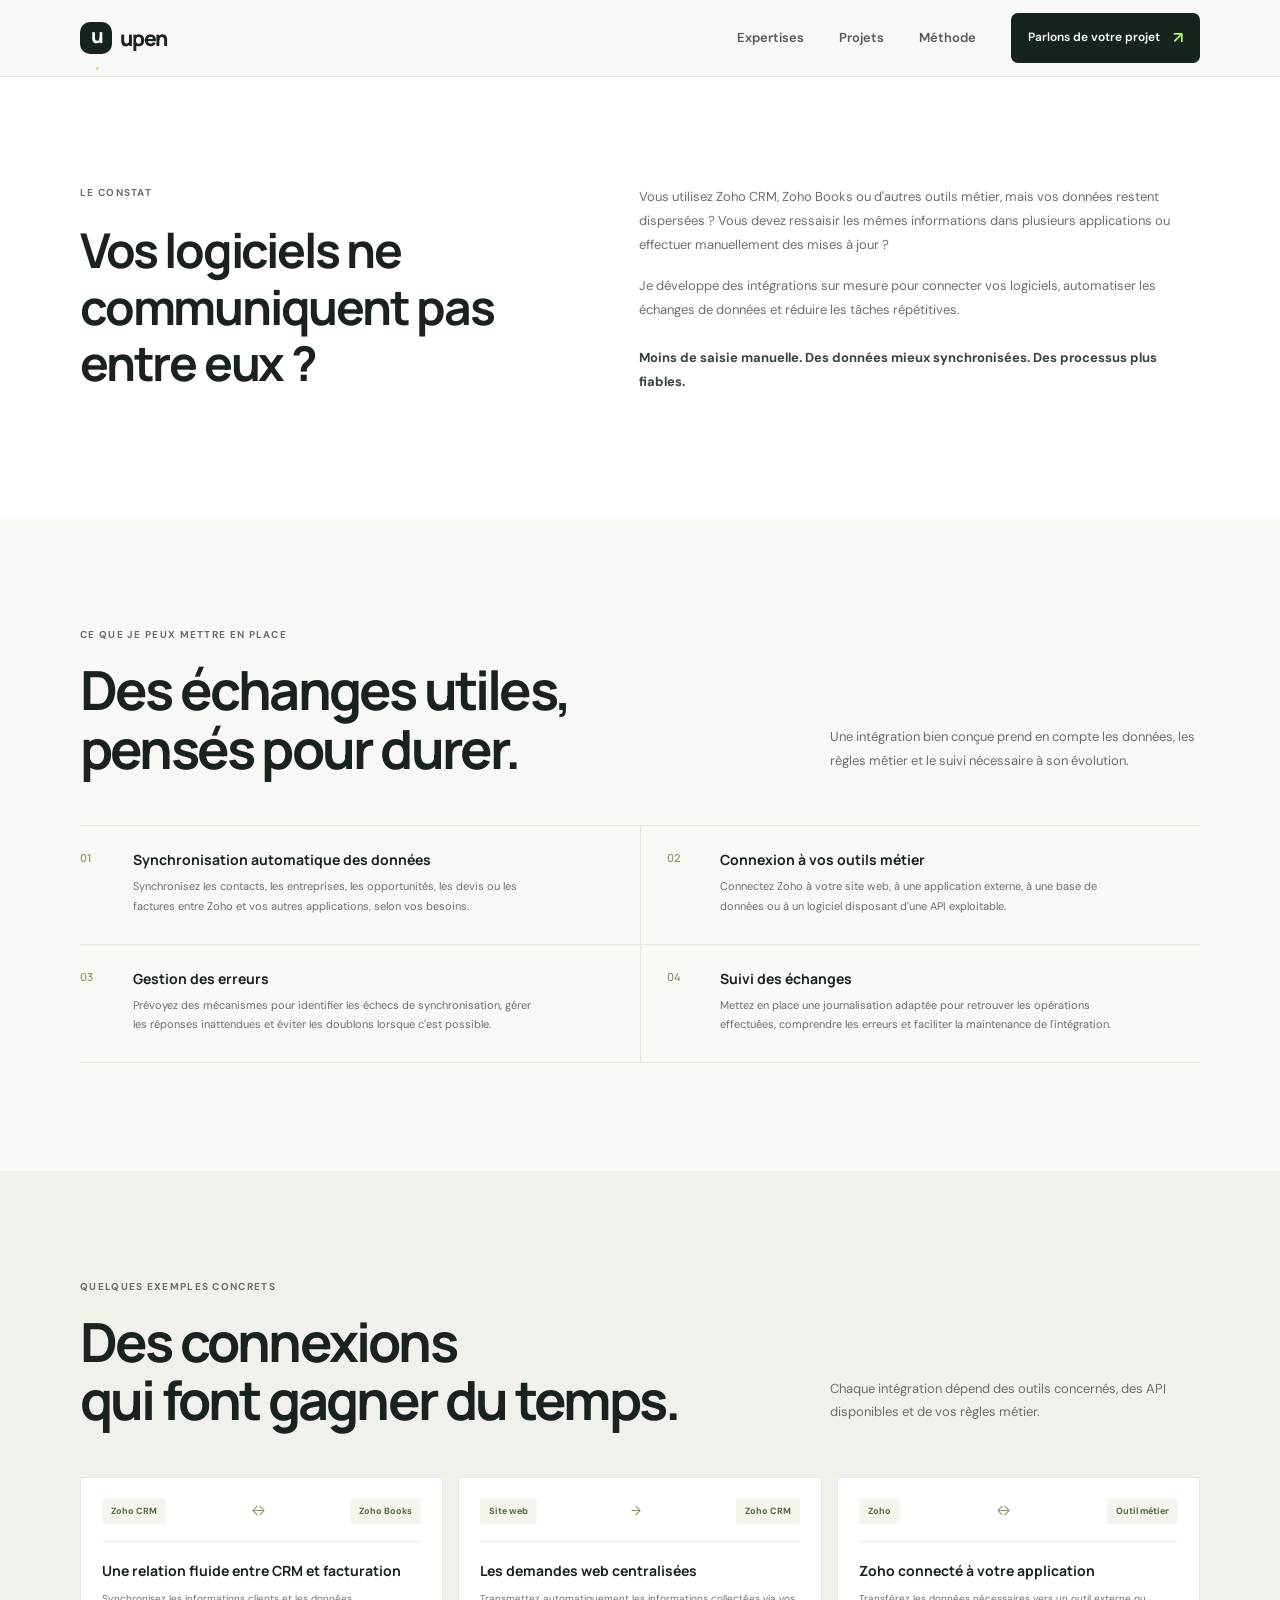
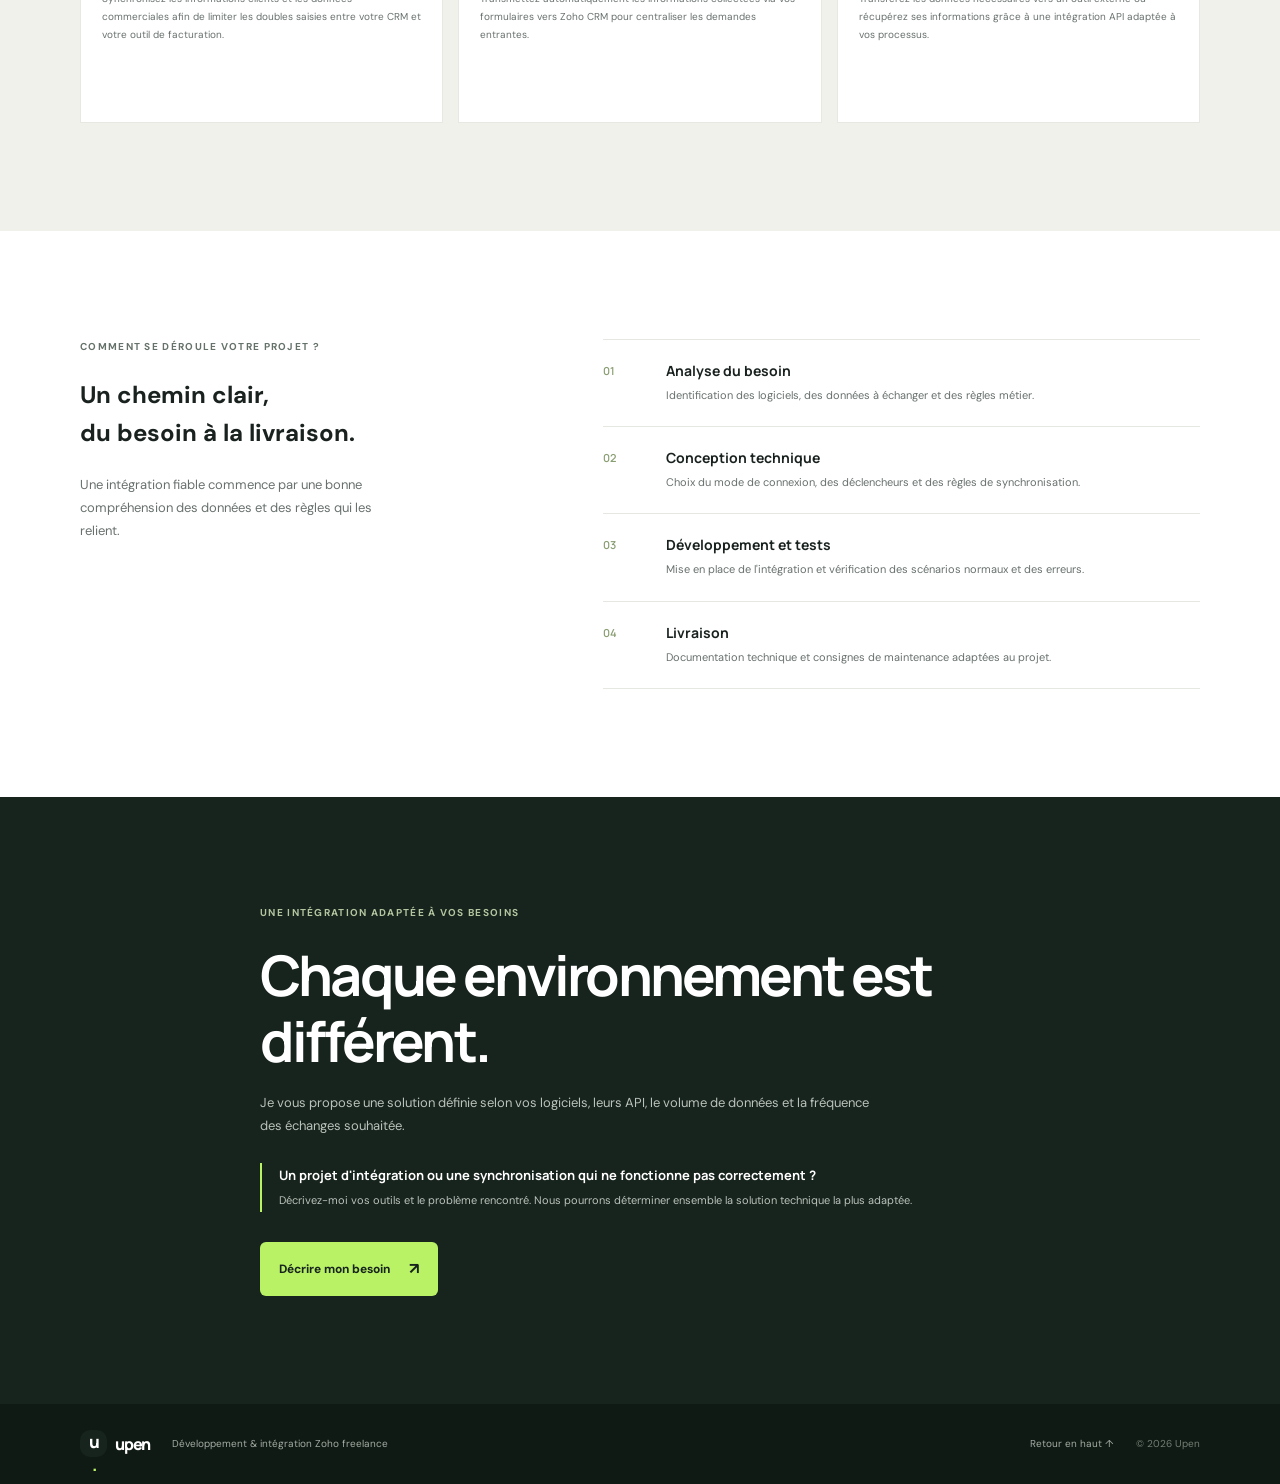
==== integration-api.html @ 56af08ca "Ajout des pages du concret" ====
<!doctype html>
<html lang="fr">
  <head>
    <meta charset="UTF-8" />
    <meta name="viewport" content="width=device-width, initial-scale=1.0" />
    <meta name="theme-color" content="#f8f8f5" />
    <meta name="description" content="Connectez Zoho à vos autres logiciels grâce à des intégrations API sur mesure : synchronisation, gestion des erreurs et suivi des échanges." />
    <title>Intégrations API Zoho — Upen</title>
    <link rel="preconnect" href="https://fonts.googleapis.com" />
    <link rel="preconnect" href="https://fonts.gstatic.com" crossorigin />
    <link href="https://fonts.googleapis.com/css2?family=DM+Sans:wght@400;500;600;700&family=Manrope:wght@400;500;600;700;800&display=swap" rel="stylesheet" />
    <link rel="stylesheet" href="styles.css" />
    <link rel="stylesheet" href="integration.css" />
  </head>
  <body>
    <a class="skip-link" href="#contenu">Aller au contenu</a>
    <header class="site-header">
      <div class="container header-inner">
        <a class="brand" href="index.html" aria-label="Upen, accueil"><span class="brand-mark">u<span>.</span></span><span>upen</span></a>
        <nav class="navigation detail-navigation" aria-label="Navigation principale">
          <a href="index.html#services">Expertises</a><a href="index.html#realisations">Projets</a><a href="index.html#methode">Méthode</a>
          <a class="nav-cta" href="index.html#contact">Parlons de votre projet <span aria-hidden="true">↗</span></a>
        </nav>
      </div>
    </header>

    <main id="contenu">

      <section class="integration-challenge section-pad">
        <div class="container challenge-grid">
          <div><p class="eyebrow">Le constat</p><h2>Vos logiciels ne communiquent pas entre eux&nbsp;?</h2></div>
          <div class="challenge-copy"><p>Vous utilisez Zoho CRM, Zoho Books ou d'autres outils métier, mais vos données restent dispersées ? Vous devez ressaisir les mêmes informations dans plusieurs applications ou effectuer manuellement des mises à jour ?</p><p>Je développe des intégrations sur mesure pour connecter vos logiciels, automatiser les échanges de données et réduire les tâches répétitives.</p><p class="challenge-promise">Moins de saisie manuelle. Des données mieux synchronisées. Des processus plus fiables.</p></div>
        </div>
      </section>

      <section class="integration-capabilities section-pad">
        <div class="container">
          <div class="section-heading"><div><p class="eyebrow">Ce que je peux mettre en place</p><h2>Des échanges utiles,<br />pensés pour durer.</h2></div><p class="heading-side">Une intégration bien conçue prend en compte les données, les règles métier et le suivi nécessaire à son évolution.</p></div>
          <div class="capability-grid">
            <article class="capability-card"><span class="capability-number">01</span><div><h3>Synchronisation automatique des données</h3><p>Synchronisez les contacts, les entreprises, les opportunités, les devis ou les factures entre Zoho et vos autres applications, selon vos besoins.</p></div></article>
            <article class="capability-card"><span class="capability-number">02</span><div><h3>Connexion à vos outils métier</h3><p>Connectez Zoho à votre site web, à une application externe, à une base de données ou à un logiciel disposant d'une API exploitable.</p></div></article>
            <article class="capability-card"><span class="capability-number">03</span><div><h3>Gestion des erreurs</h3><p>Prévoyez des mécanismes pour identifier les échecs de synchronisation, gérer les réponses inattendues et éviter les doublons lorsque c'est possible.</p></div></article>
            <article class="capability-card"><span class="capability-number">04</span><div><h3>Suivi des échanges</h3><p>Mettez en place une journalisation adaptée pour retrouver les opérations effectuées, comprendre les erreurs et faciliter la maintenance de l'intégration.</p></div></article>
          </div>
        </div>
      </section>

      <section class="integration-examples section-pad">
        <div class="container">
          <div class="section-heading"><div><p class="eyebrow">Quelques exemples concrets</p><h2>Des connexions<br />qui font gagner du temps.</h2></div><p class="heading-side">Chaque intégration dépend des outils concernés, des API disponibles et de vos règles métier.</p></div>
          <div class="example-grid">
            <article class="example-card"><div class="example-flow"><span>Zoho CRM</span><i>↔</i><span>Zoho Books</span></div><h3>Une relation fluide entre CRM et facturation</h3><p>Synchronisez les informations clients et les données commerciales afin de limiter les doubles saisies entre votre CRM et votre outil de facturation.</p></article>
            <article class="example-card"><div class="example-flow"><span>Site web</span><i>→</i><span>Zoho CRM</span></div><h3>Les demandes web centralisées</h3><p>Transmettez automatiquement les informations collectées via vos formulaires vers Zoho CRM pour centraliser les demandes entrantes.</p></article>
            <article class="example-card"><div class="example-flow"><span>Zoho</span><i>↔</i><span>Outil métier</span></div><h3>Zoho connecté à votre application</h3><p>Transférez les données nécessaires vers un outil externe ou récupérez ses informations grâce à une intégration API adaptée à vos processus.</p></article>
          </div>
        </div>
      </section>

      <section class="integration-method section-pad">
        <div class="container method-grid">
          <div class="method-intro"><p class="eyebrow">Comment se déroule votre projet ?</p><h2>Un chemin clair,<br />du besoin à la livraison.</h2><p>Une intégration fiable commence par une bonne compréhension des données et des règles qui les relient.</p></div>
          <ol class="steps">
            <li class="step-item"><span class="step-number">01</span><div><h3>Analyse du besoin</h3><p>Identification des logiciels, des données à échanger et des règles métier.</p></div></li>
            <li class="step-item"><span class="step-number">02</span><div><h3>Conception technique</h3><p>Choix du mode de connexion, des déclencheurs et des règles de synchronisation.</p></div></li>
            <li class="step-item"><span class="step-number">03</span><div><h3>Développement et tests</h3><p>Mise en place de l'intégration et vérification des scénarios normaux et des erreurs.</p></div></li>
            <li class="step-item"><span class="step-number">04</span><div><h3>Livraison</h3><p>Documentation technique et consignes de maintenance adaptées au projet.</p></div></li>
          </ol>
        </div>
      </section>

      <section class="integration-cta section-pad">
        <div class="container integration-cta-inner">
          <p class="eyebrow eyebrow-light">Une intégration adaptée à vos besoins</p>
          <h2>Chaque environnement est différent.</h2>
          <p>Je vous propose une solution définie selon vos logiciels, leurs API, le volume de données et la fréquence des échanges souhaitée.</p>
          <div class="cta-question"><strong>Un projet d'intégration ou une synchronisation qui ne fonctionne pas correctement&nbsp;?</strong><span>Décrivez-moi vos outils et le problème rencontré. Nous pourrons déterminer ensemble la solution technique la plus adaptée.</span></div>
          <a class="button button-light" href="index.html#contact">Décrire mon besoin <span aria-hidden="true">↗</span></a>
        </div>
      </section>
    </main>
    <footer class="site-footer"><div class="container footer-inner"><a class="brand footer-brand" href="index.html"><span class="brand-mark">u<span>.</span></span><span>upen</span></a><p>Développement &amp; intégration Zoho freelance</p><a class="back-top" href="#contenu">Retour en haut ↑</a><span class="copyright">© <span id="year">2026</span> Upen</span></div></footer>
  </body>
</html>
---- styles.css ----
:root{--paper:#f8f8f5;--white:#fff;--ink:#19221f;--muted:#68716d;--line:#e5e7e1;--green:#baf266;--green-dark:#547a2b;--forest:#17231d;--display:"Manrope",sans-serif;--body:"DM Sans",sans-serif;--content:1120px}*{box-sizing:border-box}html{scroll-behavior:smooth;scroll-padding-top:86px}body{margin:0;background:var(--paper);color:var(--ink);font:16px/1.6 var(--body);-webkit-font-smoothing:antialiased}a{color:inherit;text-decoration:none}button,input,select,textarea{font:inherit}.container{width:min(var(--content),calc(100% - 64px));margin-inline:auto}.section-pad{padding:108px 0}.skip-link{position:fixed;z-index:20;top:-80px;left:16px;padding:12px 18px;background:var(--white);border-radius:8px}.skip-link:focus{top:12px}.site-header{position:sticky;top:0;z-index:10;background:rgba(248,248,245,.92);backdrop-filter:blur(12px);border-bottom:1px solid rgba(25,34,31,.07)}.header-inner{height:76px;display:flex;align-items:center;justify-content:space-between}.brand{display:inline-flex;align-items:center;gap:8px;font:800 21px var(--display);letter-spacing:-1.2px}.brand-mark{display:grid;place-items:center;width:32px;height:32px;border-radius:10px;background:var(--forest);color:white;font-size:20px;letter-spacing:-2px}.brand-mark span{color:var(--green)}.navigation{display:flex;align-items:center;gap:35px;font-size:13px;font-weight:600}.navigation>a:not(.nav-cta){color:#515b56;transition:color .2s}.navigation>a:hover,.text-link:hover{color:var(--green-dark)}.nav-cta{display:flex;gap:13px;align-items:center;background:var(--forest);color:white;padding:12px 17px;border-radius:7px;font-size:12px;transition:transform .2s,background .2s}.nav-cta:hover,.button:hover{transform:translateY(-2px);background:#273b30}.nav-cta span{color:var(--green);font-size:16px}.menu-toggle{display:none}.hero{padding:96px 0 28px;overflow:hidden}.hero-grid{display:grid;grid-template-columns:1fr .96fr;align-items:center;gap:30px;min-height:455px}.hero-copy{padding:10px 0 36px}.eyebrow{display:flex;align-items:center;gap:9px;text-transform:uppercase;letter-spacing:1.3px;font-weight:700;font-size:10px;color:#65726a;margin:0 0 21px}.status-dot,.card-dot{width:7px;height:7px;border-radius:50%;background:#94d14b;box-shadow:0 0 0 4px #94d14b24}.hero h1,.section-heading h2,.method h2,.contact h2{font:700 clamp(46px,6vw,76px)/1.08 var(--display);letter-spacing:-4px;margin:0}.hero h1 span{color:#6d923f}.hero-intro{font-size:17px;line-height:1.7;color:var(--muted);max-width:440px;margin:25px 0 28px}.hero-actions{display:flex;align-items:center;gap:25px}.button{display:inline-flex;align-items:center;justify-content:center;gap:19px;padding:14px 19px;border:0;border-radius:6px;font-weight:700;font-size:12px;transition:transform .2s,background .2s;cursor:pointer}.button-primary{color:#fff;background:var(--forest)}.button span{color:var(--green);font-size:16px}.text-link{font-size:12px;font-weight:700;transition:color .2s}.text-link span{margin-left:7px}.hero-note{font-size:11px;color:#89918c;margin-top:23px}.hero-visual{height:425px;position:relative;display:grid;place-items:center;background:#f0f1eb;border-radius:4px;overflow:hidden}.hero-visual:before{content:"";position:absolute;inset:0;background-image:radial-gradient(#ced4c8 1px,transparent 1px);background-size:19px 19px;opacity:.58}.orbit{position:absolute;border:1px solid #dce1d7;border-radius:50%;width:310px;height:310px}.orbit-two{width:225px;height:225px;border-style:dashed;border-color:#d0d8cb}.visual-core{position:relative;z-index:1;width:126px;height:126px;border:1px solid #d5decd;background:#fff;border-radius:50%;display:flex;align-items:center;justify-content:center;flex-direction:column;font:800 16px var(--display);letter-spacing:1px;box-shadow:0 10px 40px #19221f0b}.visual-core small{font:500 8px var(--body);letter-spacing:0;color:#89918c;margin-top:3px}.core-dot{position:absolute;top:24px;width:7px;height:7px;background:var(--green-dark);border-radius:50%}.integration-card{position:absolute;z-index:2;display:flex;align-items:center;gap:10px;min-width:205px;padding:12px 14px;background:#fff;border:1px solid #e9ebe4;border-radius:7px;box-shadow:0 8px 30px #222c2010}.integration-card strong,.integration-card small{display:block}.integration-card strong{font:700 11px var(--display)}.integration-card small{font-size:9px;color:#858d87;margin-top:2px}.card-crm{left:5%;top:22%}.card-api{right:3%;top:44%;min-width:190px}.card-books{left:12%;bottom:18%}.app-icon{display:grid;place-items:center;width:29px;height:29px;border-radius:8px;color:white;font:700 18px var(--display)}.icon-crm{background:#4ca0e8}.icon-books{background:#35a477}.api-symbol{display:grid;place-items:center;width:29px;height:29px;border-radius:8px;color:#657f46;background:#edf5e6;font-size:17px}.card-dot{margin-left:auto;width:6px;height:6px;box-shadow:none}.visual-caption{position:absolute;bottom:18px;right:20px;font-size:10px;color:#707b71}.caption-line{display:inline-block;width:18px;height:1px;background:#99b379;vertical-align:middle;margin-right:7px}.spark{position:absolute;color:#8ba66d}.spark-one{top:17%;right:15%;font-size:19px}.spark-two{bottom:16%;right:25%;font-size:12px}.hero-bottom{display:flex;justify-content:space-between;align-items:center;border-top:1px solid var(--line);padding-top:19px;margin-top:45px;color:#7b847d;font-size:10px}.hero-tags{display:flex;align-items:center;gap:14px}.hero-tags i{height:3px;width:3px;background:#a9b0aa;border-radius:50%}.services{background:var(--white)}.section-heading{display:flex;justify-content:space-between;align-items:flex-end;margin-bottom:48px}.section-heading .eyebrow,.method .eyebrow{margin-bottom:17px}.section-heading h2,.method h2{font-size:clamp(38px,4.5vw,54px);letter-spacing:-2.8px}.heading-side{max-width:370px;color:var(--muted);font-size:13px;line-height:1.8;margin:0 0 5px}.service-grid{display:grid;grid-template-columns:repeat(4,1fr);border-top:1px solid var(--line);border-bottom:1px solid var(--line)}.service-card{padding:27px 20px 31px 0;border-right:1px solid var(--line)}.service-card+ .service-card{padding-left:20px}.service-card:last-child{border-right:0}.service-icon{width:37px;height:37px;display:grid;place-items:center;background:#f1f4ec;color:#597a39;border-radius:9px;font-size:17px;margin-bottom:23px}.service-card h3{font:700 15px var(--display);letter-spacing:-.3px;margin:0 0 10px}.service-card p{font-size:11px;color:var(--muted);line-height:1.8;margin:0}.projects{background:#f1f2ed}.projects .section-heading{margin-bottom:40px}.project-grid{display:grid;grid-template-columns:repeat(3,1fr);gap:17px}.project-card{background:#fff;border:1px solid #e8eae3;padding:24px 23px 25px;min-height:245px;display:flex;flex-direction:column}.project-type{display:flex;align-items:center;justify-content:space-between;margin-bottom:28px}.project-badge{font-size:9px;text-transform:uppercase;letter-spacing:.8px;font-weight:700;color:#6a8251;background:#f0f4e9;padding:6px 9px;border-radius:4px}.project-index{font:600 11px var(--display);color:#a4aaa1}.project-card h3{font:700 17px var(--display);letter-spacing:-.5px;margin:0 0 9px}.project-card p{font-size:11px;line-height:1.75;color:var(--muted);margin:0}.project-tags{display:flex;gap:7px;flex-wrap:wrap;margin-top:auto;padding-top:21px}.project-tags span{padding:5px 8px;background:#f6f7f4;border-radius:3px;color:#6c766e;font-size:9px}.demo-note{font-size:10px;color:#858c83;margin:18px 0 0}.demo-note span{color:#82a65f;margin-right:6px}.method{background:var(--white)}.method-grid{display:grid;grid-template-columns:.83fr 1.17fr;gap:100px}.method-intro>p:not(.eyebrow){max-width:295px;color:var(--muted);font-size:13px;line-height:1.8;margin:20px 0 24px}.steps{list-style:none;margin:0;padding:0;border-top:1px solid var(--line)}.step-item{display:grid;grid-template-columns:47px 1fr;gap:16px;padding:21px 0;border-bottom:1px solid var(--line)}.step-number{font:600 11px var(--display);color:#8a9e73;padding-top:2px}.step-item h3{font:700 14px var(--display);margin:0 0 6px}.step-item p{font-size:11px;line-height:1.75;color:var(--muted);margin:0;max-width:430px}.contact{background:var(--forest);color:white}.contact-grid{display:grid;grid-template-columns:.85fr 1.15fr;gap:100px;align-items:start}.eyebrow-light{color:#b3c6a0}.contact h2{font-size:clamp(44px,5vw,64px);letter-spacing:-3px}.contact-copy>p:not(.eyebrow){max-width:350px;color:#b5beb7;font-size:13px;line-height:1.8;margin:21px 0 34px}.contact-aside{display:flex;gap:11px;align-items:flex-start;max-width:330px;color:#9ba69d;font-size:10px;line-height:1.7}.aside-icon{color:var(--green);font-size:17px}.contact-form{background:#fff;color:var(--ink);padding:29px 31px 23px;border-radius:5px}.form-row{margin-bottom:15px}.form-row label{display:block;font-size:10px;font-weight:700;margin-bottom:6px}.form-row input,.form-row select,.form-row textarea{width:100%;border:1px solid #e4e7e1;border-radius:4px;background:#fff;padding:11px 12px;color:var(--ink);font-size:11px;outline:none;transition:border .2s}.form-row input:focus,.form-row select:focus,.form-row textarea:focus{border-color:#81a95e}.form-row input::placeholder,.form-row textarea::placeholder{color:#a8aea8}.form-row textarea{resize:vertical;min-height:95px}.form-row select:invalid{color:#a8aea8}.button-light{background:var(--forest);color:white;width:100%;justify-content:space-between;margin-top:3px}.form-feedback{margin:12px 0 0;color:#818a81;font-size:9px;line-height:1.5}.site-footer{background:#101a14;color:#a3aca4}.footer-inner{min-height:80px;display:flex;align-items:center;gap:22px}.footer-brand{color:#fff;font-size:16px}.footer-brand .brand-mark{width:27px;height:27px;font-size:17px}.footer-inner>p{font-size:10px;margin:0}.back-top{font-size:10px;margin-left:auto}.copyright{font-size:10px;color:#727e74}.site-footer a:hover{color:var(--green)}
@media(max-width:850px){.container{width:min(var(--content),calc(100% - 44px))}.section-pad{padding:82px 0}.hero{padding-top:68px}.hero-grid{grid-template-columns:1fr 1fr;gap:10px}.hero h1{font-size:58px}.hero-visual{height:365px}.integration-card{min-width:180px;padding:10px}.card-crm{left:1%}.card-books{left:5%}.card-api{right:1%;min-width:170px}.method-grid,.contact-grid{gap:50px}.service-card{padding-right:13px}.service-card+.service-card{padding-left:13px}}
@media(max-width:650px){html{scroll-padding-top:68px}.container{width:calc(100% - 40px)}.header-inner{height:64px}.menu-toggle{display:flex;flex-direction:column;gap:5px;border:0;background:transparent;padding:10px;cursor:pointer}.menu-toggle span{width:21px;height:2px;background:var(--ink);transition:transform .2s}.menu-toggle[aria-expanded=true] span:first-child{transform:translateY(3.5px) rotate(45deg)}.menu-toggle[aria-expanded=true] span:last-child{transform:translateY(-3.5px) rotate(-45deg)}.navigation{position:absolute;top:64px;left:0;right:0;display:none;align-items:stretch;gap:0;padding:8px 20px 20px;background:var(--paper);border-bottom:1px solid var(--line)}.navigation.is-open{display:flex;flex-direction:column}.navigation>a:not(.nav-cta){padding:12px 4px;border-bottom:1px solid var(--line)}.nav-cta{margin-top:13px;justify-content:center}.section-pad{padding:70px 0}.hero{padding-top:47px}.hero-grid{display:flex;flex-direction:column;align-items:stretch;gap:28px}.hero-copy{padding:0}.eyebrow{font-size:9px;letter-spacing:1px;margin-bottom:16px}.hero h1{font-size:clamp(48px,13vw,66px);letter-spacing:-3px}.hero-intro{font-size:15px;max-width:450px;margin:18px 0 22px}.hero-actions{gap:18px;flex-wrap:wrap}.button{padding:13px 15px}.text-link{font-size:11px}.hero-note{margin-top:16px}.hero-visual{height:315px}.orbit{width:260px;height:260px}.orbit-two{width:195px;height:195px}.visual-core{width:105px;height:105px;font-size:14px}.core-dot{top:18px}.integration-card{min-width:172px}.card-crm{top:15%;left:1%}.card-api{top:41%;right:0;min-width:163px}.card-books{bottom:14%;left:4%}.hero-bottom{margin-top:25px;align-items:flex-start;gap:13px;flex-direction:column}.hero-tags{gap:10px}.section-heading{align-items:flex-start;flex-direction:column;gap:19px;margin-bottom:32px}.section-heading h2,.method h2{font-size:43px;letter-spacing:-2.2px}.heading-side{font-size:12px}.service-grid{grid-template-columns:1fr 1fr}.service-card,.service-card+.service-card{padding:19px 12px 21px 0}.service-card:nth-child(2n){border-right:0;padding-left:14px}.service-card:nth-child(n+3){border-top:1px solid var(--line)}.service-icon{margin-bottom:16px}.service-card h3{font-size:13px}.service-card p{font-size:10px}.project-grid{grid-template-columns:1fr;gap:11px}.project-card{min-height:215px;padding:20px}.project-type{margin-bottom:20px}.project-card h3{font-size:16px}.method-grid,.contact-grid{grid-template-columns:1fr;gap:35px}.method-intro>p:not(.eyebrow){margin:15px 0 20px}.step-item{padding:17px 0}.contact h2{font-size:53px}.contact-copy>p:not(.eyebrow){margin:16px 0 22px}.contact-aside{max-width:none}.contact-form{padding:22px 19px 18px}.footer-inner{padding:17px 0;min-height:unset;display:grid;grid-template-columns:1fr auto;gap:7px 12px}.footer-inner>p{grid-column:1/-1;grid-row:2}.back-top{grid-column:2;grid-row:1}.copyright{grid-column:2;grid-row:3;text-align:right}}
@media(prefers-reduced-motion:reduce){*,*::before,*::after{scroll-behavior:auto!important;transition:none!important}}
---- integration.css ----
.detail-navigation{display:flex}.integration-hero{padding:69px 0 81px}.integration-hero-grid{display:grid;grid-template-columns:1.08fr .92fr;align-items:center;gap:42px}.detail-back{display:inline-block;color:#78817b;font-size:11px;font-weight:600;margin:0 0 35px;transition:color .2s}.detail-back:hover{color:var(--green-dark)}.integration-hero h1{font:700 clamp(44px,5.2vw,66px)/1.12 var(--display);letter-spacing:-3.3px;margin:0}.integration-hero h1 span{color:#6d923f}.integration-lead{max-width:475px;color:var(--muted);font-size:15px;line-height:1.8;margin:22px 0 14px}.integration-benefits{max-width:440px;font-size:12px;line-height:1.8;font-weight:700;color:#475449;margin:0 0 25px}.sync-visual{height:377px;position:relative;display:grid;place-items:center;background:#f0f1eb;overflow:hidden}.sync-grid{position:absolute;inset:0;background-image:radial-gradient(#cbd3c4 1px,transparent 1px);background-size:18px 18px;opacity:.65}.sync-ring{position:absolute;width:230px;height:230px;border:1px solid #d1dacb;border-radius:50%;box-shadow:0 0 0 39px #f0f1eb,0 0 0 40px #dde3d7,0 0 0 81px #f0f1eb,0 0 0 82px #e0e5db}.sync-node{z-index:1;position:absolute;display:flex;gap:10px;align-items:center;padding:12px 14px;background:#fff;border:1px solid #e7e9e2;border-radius:6px;box-shadow:0 8px 24px #19221f0d}.sync-node strong,.sync-node small{display:block}.sync-node strong{font:700 11px var(--display)}.sync-node small{color:#858d87;font-size:9px;margin-top:2px}.node-mark{width:32px;height:32px;display:grid;place-items:center;background:#eff4e9;color:#567d34;border-radius:7px;font:700 17px var(--display)}.node-zoho{left:5%;top:21%}.node-api{right:4%;top:43%}.node-app{left:9%;bottom:19%}.node-api .node-mark{font:500 17px var(--body);background:#eef2fa;color:#687eab}.node-app .node-mark{font-size:21px;background:#f6f0e7;color:#9a7746}.sync-label{position:absolute;color:#899482;text-transform:uppercase;letter-spacing:1px;font-size:8px}.label-top{top:13%;right:16%}.label-bottom{bottom:12%;right:17%}.integration-challenge{background:#fff}.challenge-grid{display:grid;grid-template-columns:.9fr 1.1fr;gap:100px;align-items:start}.challenge-grid h2,.integration-cta h2{font:700 clamp(34px,4vw,48px)/1.18 var(--display);letter-spacing:-2.2px;margin:0}.challenge-copy p{color:var(--muted);font-size:13px;line-height:1.85;margin:0 0 17px}.challenge-copy .challenge-promise{font-weight:700;color:#354338;margin-top:24px}.integration-capabilities{background:#f8f8f5}.capability-grid{display:grid;grid-template-columns:1fr 1fr;border-top:1px solid var(--line)}.capability-card{display:grid;grid-template-columns:42px 1fr;gap:11px;padding:24px 28px 27px 0;border-bottom:1px solid var(--line)}.capability-card:nth-child(2n){padding-left:26px;border-left:1px solid var(--line)}.capability-number{font:600 11px var(--display);color:#8a9e73}.capability-card h3{font:700 14px var(--display);margin:0 0 8px}.capability-card p{font-size:11px;line-height:1.8;color:var(--muted);margin:0;max-width:410px}.integration-examples{background:#f0f1eb}.example-grid{display:grid;grid-template-columns:repeat(3,1fr);gap:15px}.example-card{min-height:246px;background:#fff;padding:20px 21px;border:1px solid #e6e8e1;display:flex;flex-direction:column}.example-flow{display:flex;align-items:center;justify-content:space-between;gap:8px;padding-bottom:17px;border-bottom:1px solid #edf0e9;margin-bottom:18px}.example-flow span{background:#f3f5ef;padding:6px 9px;border-radius:4px;color:#526647;font-size:9px;font-weight:700}.example-flow i{color:#79935d;font-style:normal;font-size:13px}.example-card h3{font:700 14px/1.5 var(--display);margin:0 0 9px}.example-card p{font-size:10px;line-height:1.8;color:var(--muted);margin:0}.integration-method{background:white}.integration-cta{background:var(--forest);color:white}.integration-cta-inner{max-width:760px}.integration-cta h2{font-size:clamp(38px,5vw,56px);letter-spacing:-2.8px}.integration-cta>div>p:not(.eyebrow){max-width:630px;color:#bac3bb;font-size:13px;line-height:1.8;margin:17px 0 25px}.cta-question{border-left:2px solid var(--green);padding:3px 0 3px 17px;margin:0 0 27px;display:grid;gap:7px}.cta-question strong{font:700 13px var(--display)}.cta-question span{color:#bac3bb;font-size:11px;line-height:1.7}.integration-cta .button-light{width:auto;background:var(--green);color:var(--forest)}.integration-cta .button-light span{color:var(--forest)}.integration-cta .button-light:hover{background:#c8fa83}.project-card[href]{color:inherit;transition:transform .2s,border-color .2s,box-shadow .2s}.project-card[href]:hover,.project-card[href]:focus-visible{transform:translateY(-3px);border-color:#b7ca9e;box-shadow:0 10px 28px #19221f0d}.project-card[href]:focus-visible{outline:2px solid #779e4e;outline-offset:3px}.project-link{display:flex;justify-content:space-between;align-items:center;padding-top:14px;margin-top:16px;border-top:1px solid #edf0e9;color:#55783a;font-size:10px;font-weight:700}.project-link span{font-size:15px}
@media(max-width:850px){.integration-hero-grid{gap:22px}.integration-hero h1{font-size:52px}.sync-visual{height:340px}.challenge-grid{gap:52px}}
@media(max-width:650px){.detail-navigation{position:static;left:auto;right:auto;top:auto;width:auto;display:flex;flex-direction:row;align-items:center;gap:7px;padding:0;background:transparent;border:0}.detail-navigation>a:not(.nav-cta){padding:0;border:0;font-size:9px}.detail-navigation .nav-cta{margin:0;padding:9px 10px;font-size:9px;gap:5px}.integration-hero{padding:39px 0 56px}.integration-hero-grid{grid-template-columns:1fr;gap:27px}.detail-back{margin-bottom:25px}.integration-hero h1{font-size:clamp(43px,11vw,58px);letter-spacing:-2.5px}.integration-lead{font-size:14px;margin-top:16px}.sync-visual{height:300px}.sync-ring{width:190px;height:190px;box-shadow:0 0 0 30px #f0f1eb,0 0 0 31px #dde3d7,0 0 0 62px #f0f1eb,0 0 0 63px #e0e5db}.node-zoho{left:0;top:15%}.node-api{right:0;top:42%}.node-app{left:3%;bottom:12%}.challenge-grid{grid-template-columns:1fr;gap:20px}.challenge-grid h2,.integration-cta h2{font-size:39px;letter-spacing:-1.8px}.challenge-copy p{font-size:12px}.capability-grid{grid-template-columns:1fr}.capability-card,.capability-card:nth-child(2n){padding:19px 0;border-left:0}.capability-card:last-child{border-bottom:0}.example-grid{grid-template-columns:1fr;gap:11px}.example-card{min-height:unset;padding:19px}.example-card p{font-size:11px}.cta-question strong{line-height:1.6}.integration-cta .button-light{width:100%}}
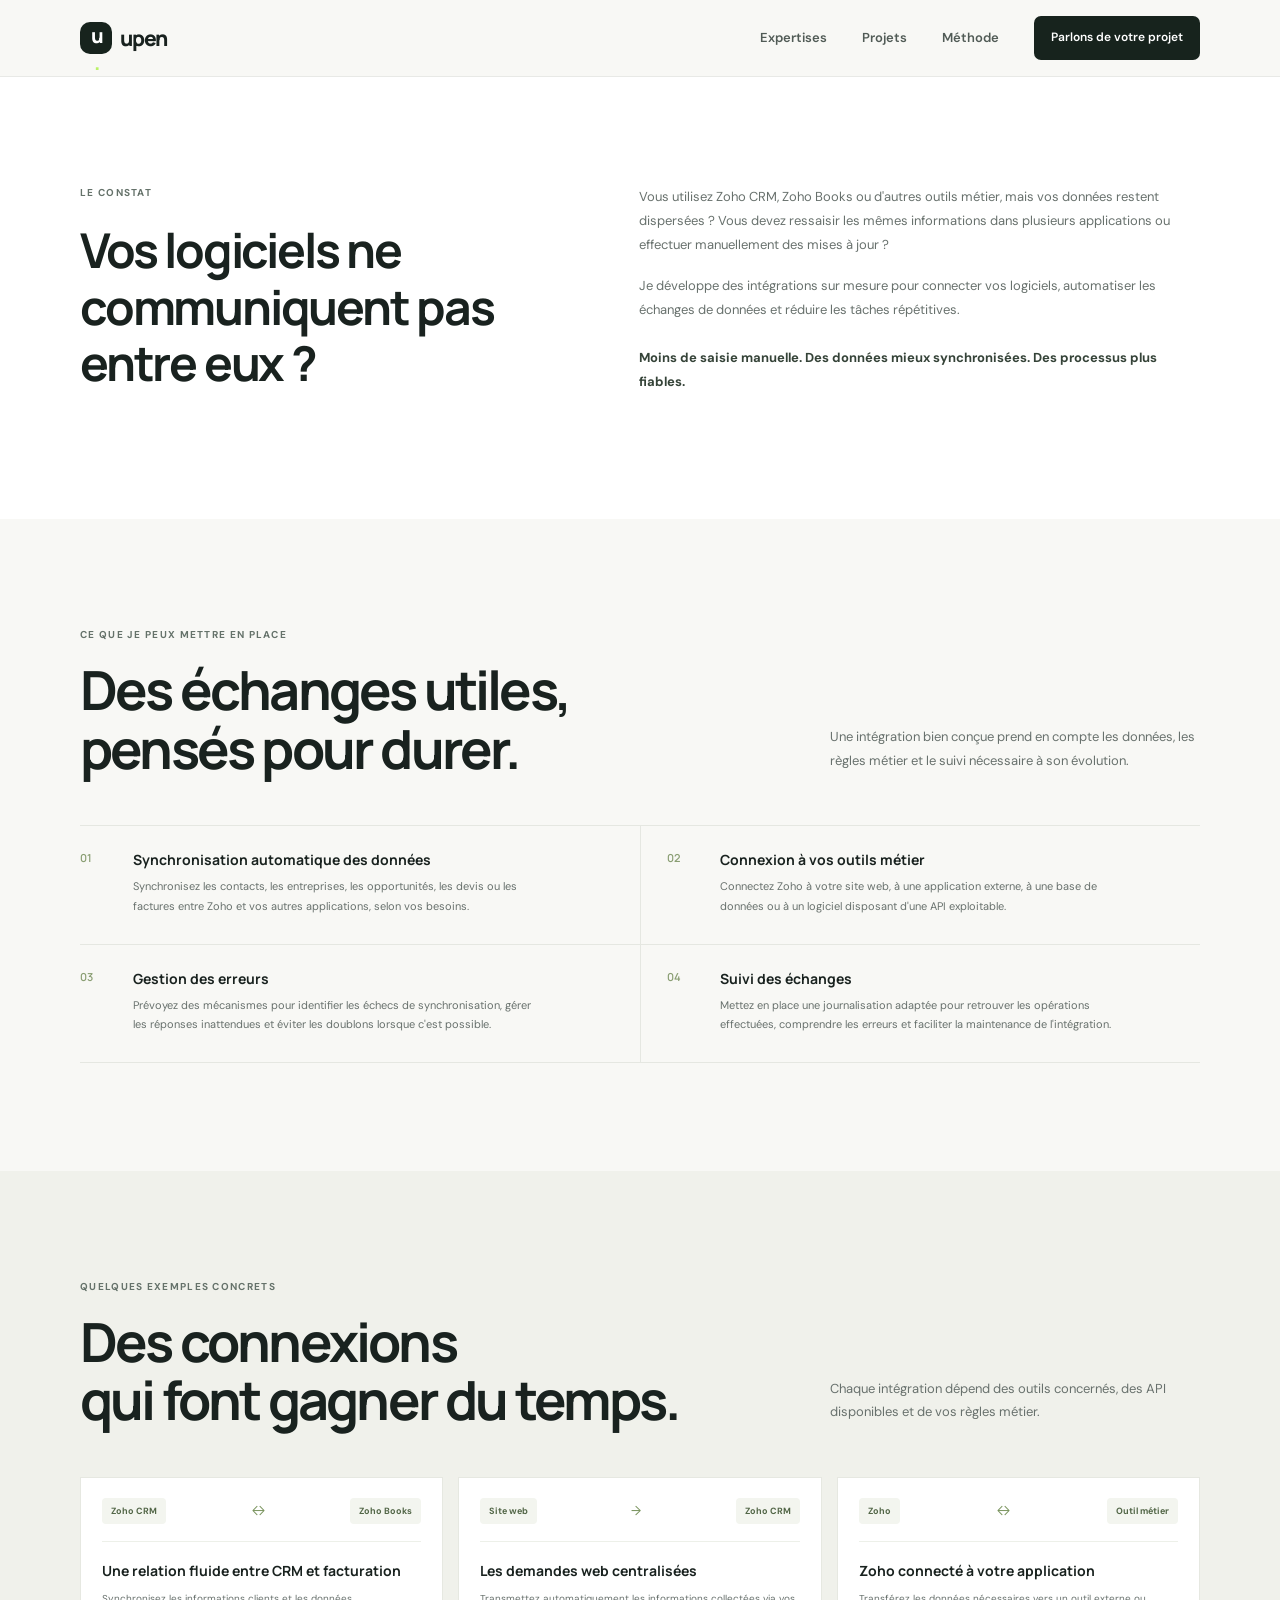
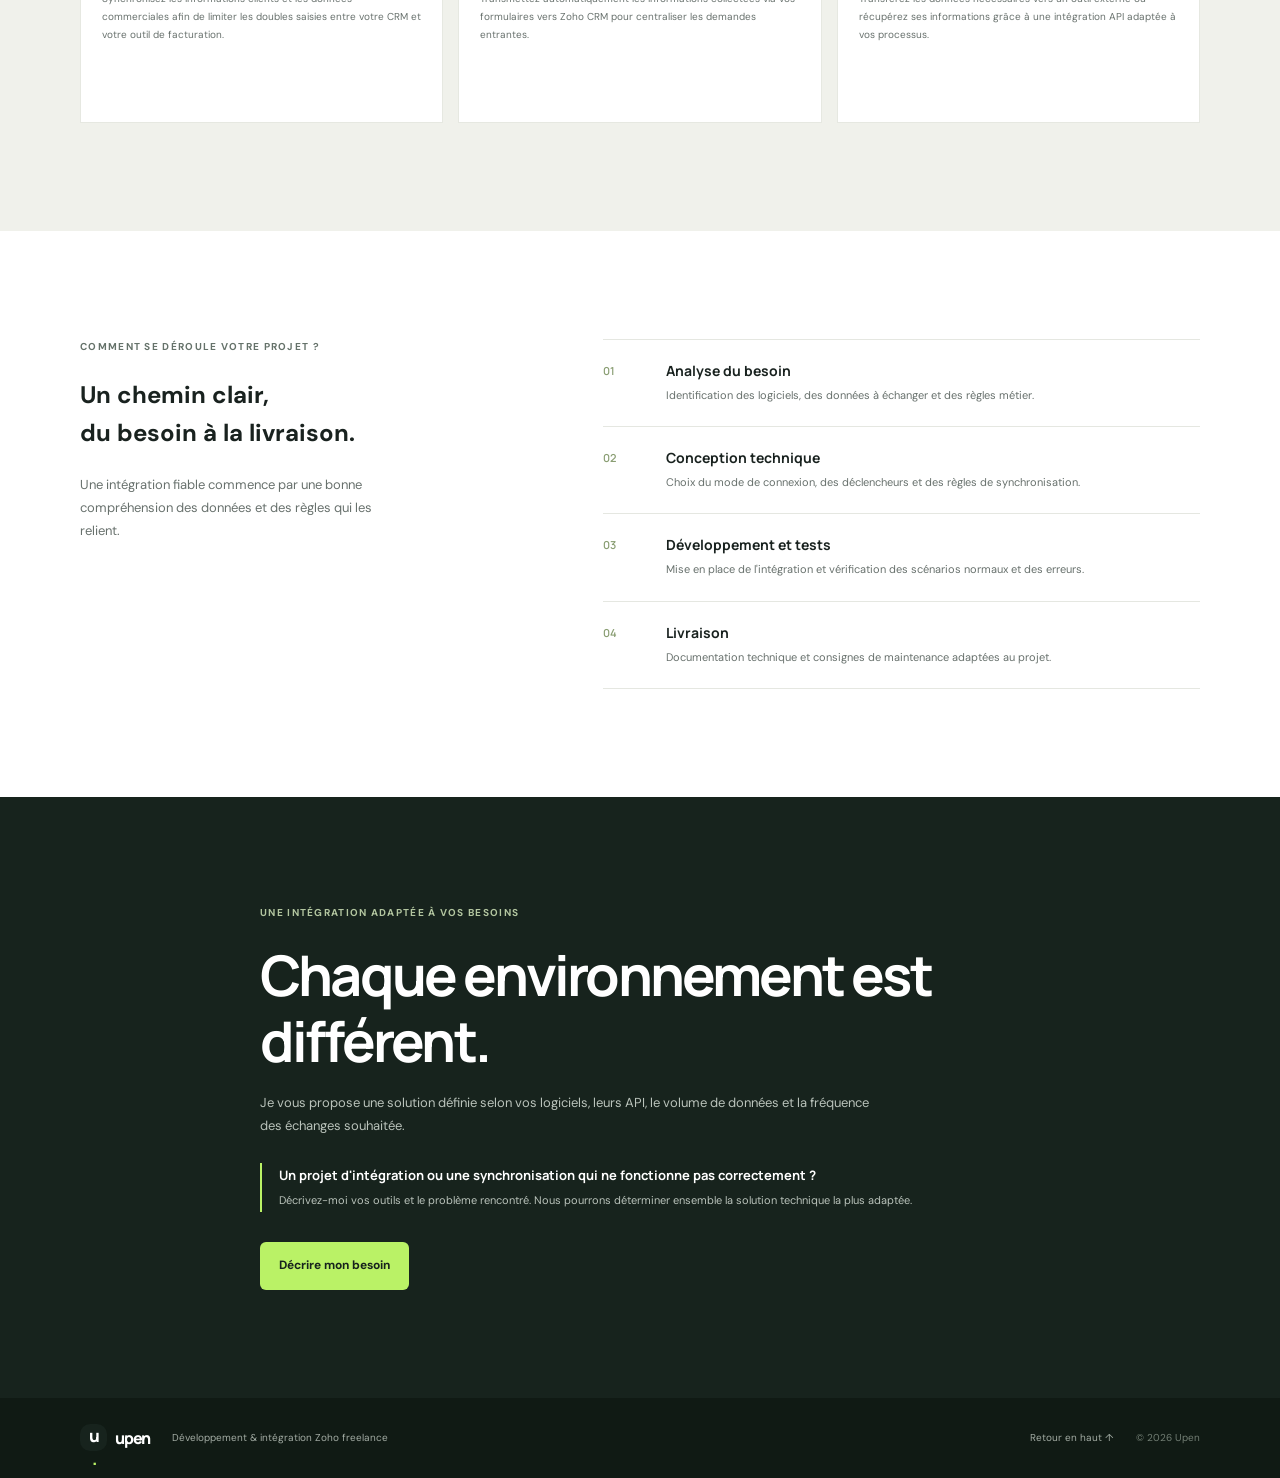
==== commit 84501d15: "Supprimer les flèches" ====
--- a/integration-api.html
+++ b/integration-api.html
@@ -19,7 +19,7 @@
         <a class="brand" href="index.html" aria-label="Upen, accueil"><span class="brand-mark">u<span>.</span></span><span>upen</span></a>
         <nav class="navigation detail-navigation" aria-label="Navigation principale">
           <a href="index.html#services">Expertises</a><a href="index.html#realisations">Projets</a><a href="index.html#methode">Méthode</a>
-          <a class="nav-cta" href="index.html#contact">Parlons de votre projet <span aria-hidden="true">↗</span></a>
+          <a class="nav-cta" href="index.html#contact">Parlons de votre projet </a>
         </nav>
       </div>
     </header>
@@ -74,7 +74,7 @@
           <h2>Chaque environnement est différent.</h2>
           <p>Je vous propose une solution définie selon vos logiciels, leurs API, le volume de données et la fréquence des échanges souhaitée.</p>
           <div class="cta-question"><strong>Un projet d'intégration ou une synchronisation qui ne fonctionne pas correctement&nbsp;?</strong><span>Décrivez-moi vos outils et le problème rencontré. Nous pourrons déterminer ensemble la solution technique la plus adaptée.</span></div>
-          <a class="button button-light" href="index.html#contact">Décrire mon besoin <span aria-hidden="true">↗</span></a>
+          <a class="button button-light" href="index.html#contact">Décrire mon besoin</a>
         </div>
       </section>
     </main>
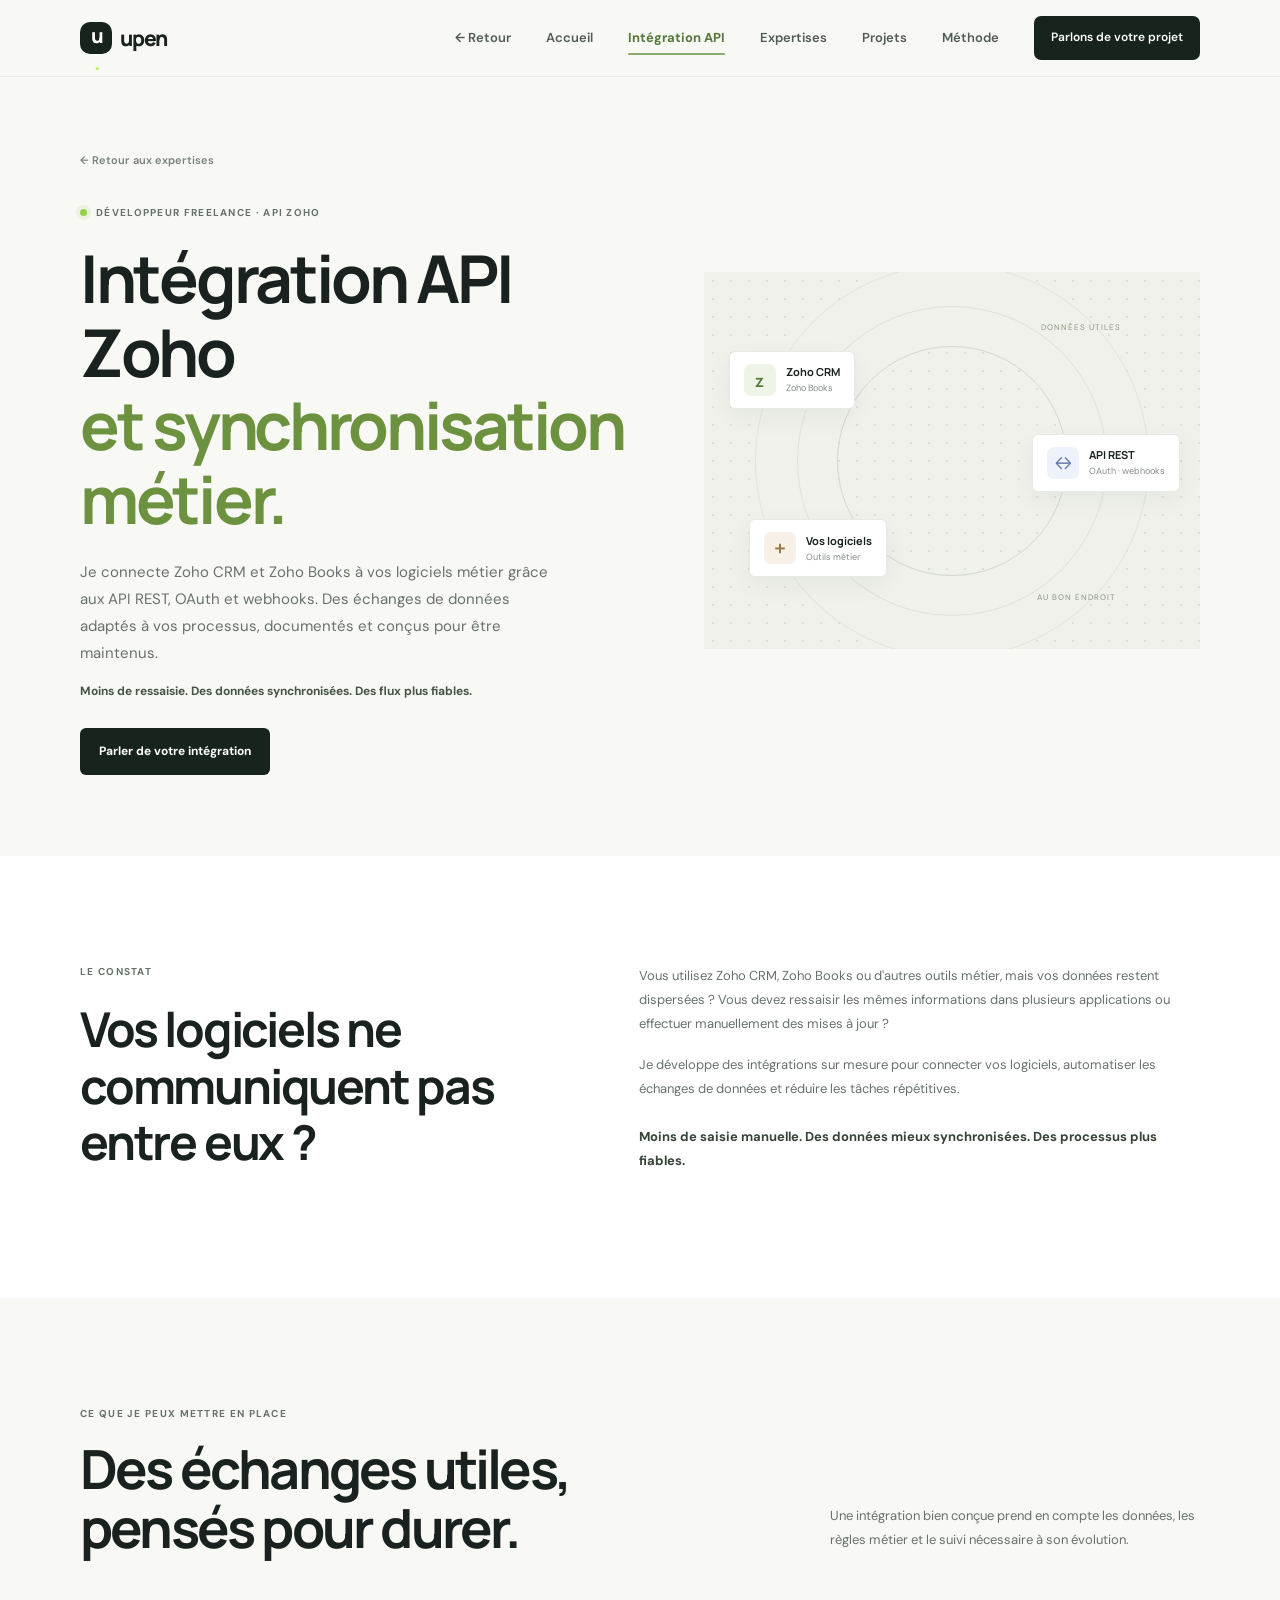
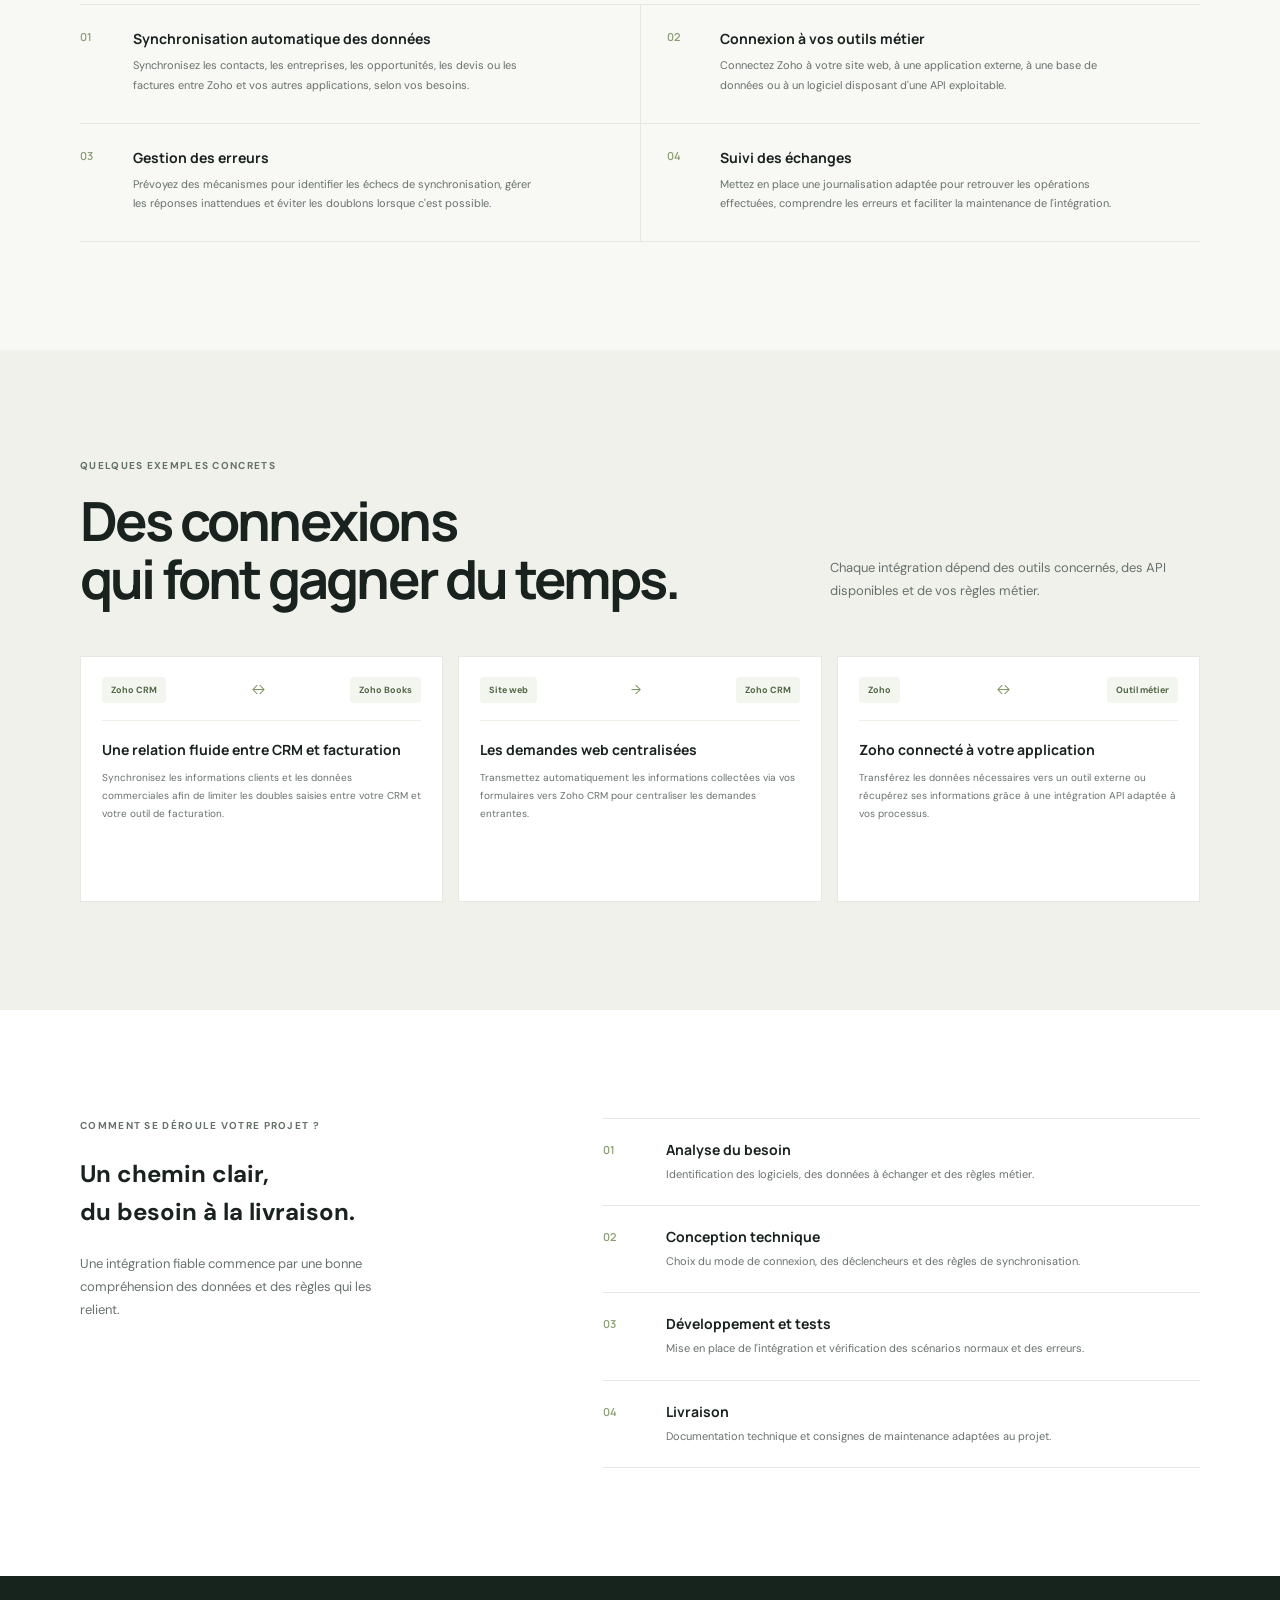
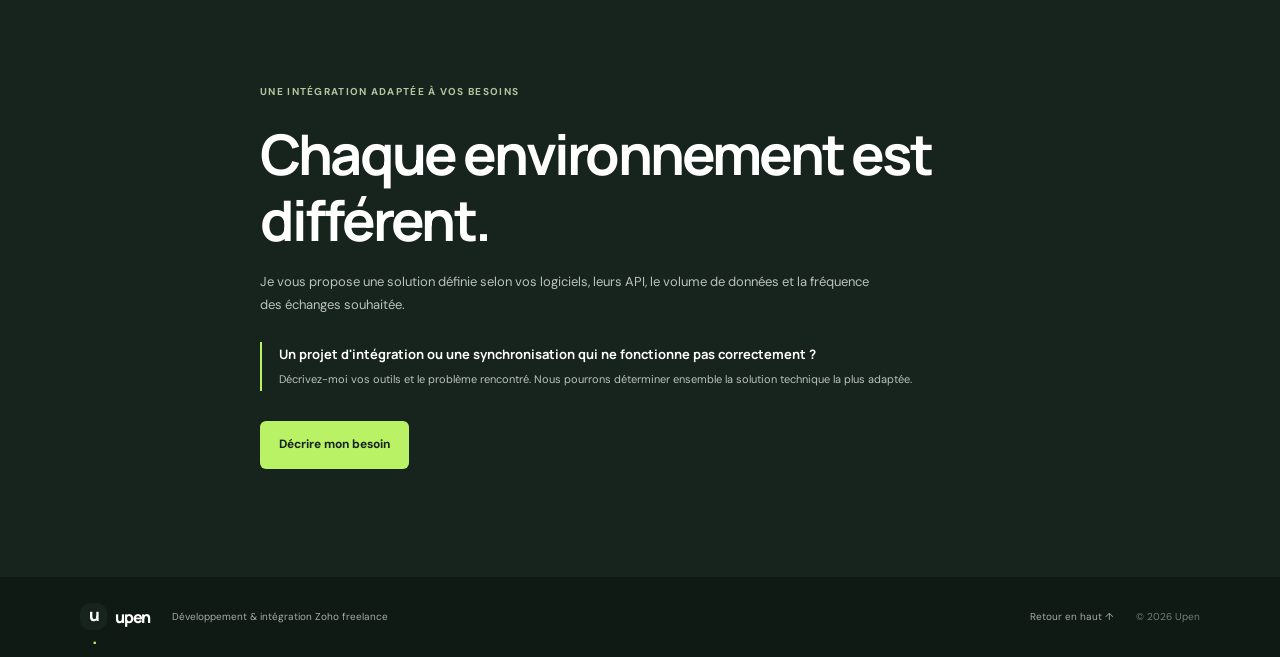
==== commit 62745f2c: "SEO" ====
--- a/integration-api.html
+++ b/integration-api.html
@@ -4,8 +4,14 @@
     <meta charset="UTF-8" />
     <meta name="viewport" content="width=device-width, initial-scale=1.0" />
     <meta name="theme-color" content="#f8f8f5" />
-    <meta name="description" content="Connectez Zoho à vos autres logiciels grâce à des intégrations API sur mesure : synchronisation, gestion des erreurs et suivi des échanges." />
-    <title>Intégrations API Zoho — Upen</title>
+    <meta name="description" content="Développeur freelance en intégration API Zoho : connectez Zoho CRM et Books à vos logiciels métier, synchronisez les données et fiabilisez les échanges." />
+    <meta name="author" content="Mbola Herizo" />
+    <meta property="og:type" content="website" />
+    <meta property="og:locale" content="fr_FR" />
+    <meta property="og:site_name" content="Upen" />
+    <meta property="og:title" content="Intégration API Zoho | Développeur freelance | Upen" />
+    <meta property="og:description" content="Connectez Zoho CRM et Zoho Books à vos applications métier par API REST, OAuth et webhooks." />
+    <title>Intégration API Zoho | Développeur freelance | Upen</title>
     <link rel="preconnect" href="https://fonts.googleapis.com" />
     <link rel="preconnect" href="https://fonts.gstatic.com" crossorigin />
     <link href="https://fonts.googleapis.com/css2?family=DM+Sans:wght@400;500;600;700&family=Manrope:wght@400;500;600;700;800&display=swap" rel="stylesheet" />
@@ -18,6 +24,7 @@
       <div class="container header-inner">
         <a class="brand" href="index.html" aria-label="Upen, accueil"><span class="brand-mark">u<span>.</span></span><span>upen</span></a>
         <nav class="navigation detail-navigation" aria-label="Navigation principale">
+          <a class="nav-back" href="index.html#realisations">← Retour</a><a class="nav-home" href="index.html">Accueil</a><a href="integration-api.html" aria-current="page">Intégration API</a>
           <a href="index.html#services">Expertises</a><a href="index.html#realisations">Projets</a><a href="index.html#methode">Méthode</a>
           <a class="nav-cta" href="index.html#contact">Parlons de votre projet </a>
         </nav>
@@ -25,7 +32,25 @@
     </header>
 
     <main id="contenu">
-
+      <section class="integration-hero section-pad">
+        <div class="container integration-hero-grid">
+          <div class="integration-hero-copy">
+            <a class="detail-back" href="index.html#realisations">← Retour aux expertises</a>
+            <p class="eyebrow"><span class="status-dot"></span> Développeur freelance · API Zoho</p>
+            <h1>Intégration API Zoho<br /><span>et synchronisation métier.</span></h1>
+            <p class="integration-lead">Je connecte Zoho CRM et Zoho Books à vos logiciels métier grâce aux API REST, OAuth et webhooks. Des échanges de données adaptés à vos processus, documentés et conçus pour être maintenus.</p>
+            <p class="integration-benefits">Moins de ressaisie. Des données synchronisées. Des flux plus fiables.</p>
+            <a class="button button-primary" href="index.html#contact">Parler de votre intégration</a>
+          </div>
+          <div class="sync-visual" role="img" aria-label="Schéma d’intégration API entre Zoho CRM, Zoho Books et des logiciels métier">
+            <div class="sync-grid"></div><div class="sync-ring"></div>
+            <div class="sync-node node-zoho"><span class="node-mark">z</span><span><strong>Zoho CRM</strong><small>Zoho Books</small></span></div>
+            <div class="sync-node node-api"><span class="node-mark">↔</span><span><strong>API REST</strong><small>OAuth · webhooks</small></span></div>
+            <div class="sync-node node-app"><span class="node-mark">+</span><span><strong>Vos logiciels</strong><small>Outils métier</small></span></div>
+            <span class="sync-label label-top">données utiles</span><span class="sync-label label-bottom">au bon endroit</span>
+          </div>
+        </div>
+      </section>
       <section class="integration-challenge section-pad">
         <div class="container challenge-grid">
           <div><p class="eyebrow">Le constat</p><h2>Vos logiciels ne communiquent pas entre eux&nbsp;?</h2></div>
--- a/styles.css
+++ b/styles.css
@@ -2,3 +2,10 @@
 @media(max-width:850px){.container{width:min(var(--content),calc(100% - 44px))}.section-pad{padding:82px 0}.hero{padding-top:68px}.hero-grid{grid-template-columns:1fr 1fr;gap:10px}.hero h1{font-size:58px}.hero-visual{height:365px}.integration-card{min-width:180px;padding:10px}.card-crm{left:1%}.card-books{left:5%}.card-api{right:1%;min-width:170px}.method-grid,.contact-grid{gap:50px}.service-card{padding-right:13px}.service-card+.service-card{padding-left:13px}}
 @media(max-width:650px){html{scroll-padding-top:68px}.container{width:calc(100% - 40px)}.header-inner{height:64px}.menu-toggle{display:flex;flex-direction:column;gap:5px;border:0;background:transparent;padding:10px;cursor:pointer}.menu-toggle span{width:21px;height:2px;background:var(--ink);transition:transform .2s}.menu-toggle[aria-expanded=true] span:first-child{transform:translateY(3.5px) rotate(45deg)}.menu-toggle[aria-expanded=true] span:last-child{transform:translateY(-3.5px) rotate(-45deg)}.navigation{position:absolute;top:64px;left:0;right:0;display:none;align-items:stretch;gap:0;padding:8px 20px 20px;background:var(--paper);border-bottom:1px solid var(--line)}.navigation.is-open{display:flex;flex-direction:column}.navigation>a:not(.nav-cta){padding:12px 4px;border-bottom:1px solid var(--line)}.nav-cta{margin-top:13px;justify-content:center}.section-pad{padding:70px 0}.hero{padding-top:47px}.hero-grid{display:flex;flex-direction:column;align-items:stretch;gap:28px}.hero-copy{padding:0}.eyebrow{font-size:9px;letter-spacing:1px;margin-bottom:16px}.hero h1{font-size:clamp(48px,13vw,66px);letter-spacing:-3px}.hero-intro{font-size:15px;max-width:450px;margin:18px 0 22px}.hero-actions{gap:18px;flex-wrap:wrap}.button{padding:13px 15px}.text-link{font-size:11px}.hero-note{margin-top:16px}.hero-visual{height:315px}.orbit{width:260px;height:260px}.orbit-two{width:195px;height:195px}.visual-core{width:105px;height:105px;font-size:14px}.core-dot{top:18px}.integration-card{min-width:172px}.card-crm{top:15%;left:1%}.card-api{top:41%;right:0;min-width:163px}.card-books{bottom:14%;left:4%}.hero-bottom{margin-top:25px;align-items:flex-start;gap:13px;flex-direction:column}.hero-tags{gap:10px}.section-heading{align-items:flex-start;flex-direction:column;gap:19px;margin-bottom:32px}.section-heading h2,.method h2{font-size:43px;letter-spacing:-2.2px}.heading-side{font-size:12px}.service-grid{grid-template-columns:1fr 1fr}.service-card,.service-card+.service-card{padding:19px 12px 21px 0}.service-card:nth-child(2n){border-right:0;padding-left:14px}.service-card:nth-child(n+3){border-top:1px solid var(--line)}.service-icon{margin-bottom:16px}.service-card h3{font-size:13px}.service-card p{font-size:10px}.project-grid{grid-template-columns:1fr;gap:11px}.project-card{min-height:215px;padding:20px}.project-type{margin-bottom:20px}.project-card h3{font-size:16px}.method-grid,.contact-grid{grid-template-columns:1fr;gap:35px}.method-intro>p:not(.eyebrow){margin:15px 0 20px}.step-item{padding:17px 0}.contact h2{font-size:53px}.contact-copy>p:not(.eyebrow){margin:16px 0 22px}.contact-aside{max-width:none}.contact-form{padding:22px 19px 18px}.footer-inner{padding:17px 0;min-height:unset;display:grid;grid-template-columns:1fr auto;gap:7px 12px}.footer-inner>p{grid-column:1/-1;grid-row:2}.back-top{grid-column:2;grid-row:1}.copyright{grid-column:2;grid-row:3;text-align:right}}
 @media(prefers-reduced-motion:reduce){*,*::before,*::after{scroll-behavior:auto!important;transition:none!important}}
+.contact-card-section{padding-top:24px;padding-bottom:82px;background:#fff}.contact-card{position:relative;display:grid;grid-template-columns:250px 1fr;align-items:center;gap:48px;max-width:850px;margin:0 auto;padding:30px;background:#f3f4ef;border:1px solid #e8eae3}.portrait-wrap{height:270px;overflow:hidden;background:#e6e5d4}.portrait-wrap img{width:100%;height:100%;display:block;object-fit:cover;object-position:center 32%}.contact-card-copy{padding:18px 45px 18px 0}.contact-card-copy .eyebrow{margin-bottom:15px}.contact-card-copy h2{font:700 clamp(32px,4vw,43px)/1.16 var(--display);letter-spacing:-2px;margin:0}.contact-card-copy h2 span{color:#6d923f}.contact-card-copy>p:not(.eyebrow){max-width:435px;color:var(--muted);font-size:12px;line-height:1.8;margin:16px 0 21px}.contact-card-label{position:absolute;right:30px;bottom:19px;display:flex;align-items:center;gap:8px;color:#71806d;font-size:9px}.contact-card-label .status-dot{width:6px;height:6px;box-shadow:none}
+.contact-card-email{display:block;width:max-content;color:#55783a;font-size:12px;font-weight:700;margin:-11px 0 19px}.contact-card-email:hover{text-decoration:underline}
+.service-card[href]{display:flex;flex-direction:column;color:inherit;text-decoration:none;transition:background .2s,color .2s}.service-card[href]:hover h3,.service-card[href]:focus-visible h3{color:#55783a}.service-card[href]:focus-visible{outline:2px solid #779e4e;outline-offset:3px}.service-card[href] p{margin-bottom:16px}.service-detail{display:flex;align-items:center;justify-content:space-between;margin-top:auto;padding-top:12px;color:#55783a;font-size:9px;font-weight:700}.service-detail span{font-size:14px}
+.navigation a[aria-current="page"]:not(.nav-cta){position:relative;color:#55783a;font-weight:700}.navigation a[aria-current="page"]:not(.nav-cta)::after{content:"";position:absolute;left:0;right:0;bottom:-7px;height:2px;border-radius:2px;background:#8bab68}.detail-navigation .nav-back{color:#718078}.detail-navigation .nav-back:hover{color:#55783a}
+@media(max-width:650px){.detail-navigation>a:not(.nav-cta):not(.nav-home):not(.nav-back):not([aria-current="page"]){display:none}.detail-navigation a[aria-current="page"]:not(.nav-cta)::after{bottom:-5px}.thanks-navigation .nav-back{display:none}}
+.botcheck{display:none!important}.contact-form button:disabled{opacity:.65;cursor:wait;transform:none}.form-feedback{min-height:1.5em}
+@media(max-width:650px){.contact-card-section{padding-top:10px;padding-bottom:58px}.contact-card{grid-template-columns:1fr;gap:19px;padding:16px 16px 55px}.portrait-wrap{height:270px;max-width:100%}.portrait-wrap img{object-position:center 29%}.contact-card-copy{padding:0 0 5px}.contact-card-copy h2{font-size:35px}.contact-card-label{right:17px;bottom:17px}}
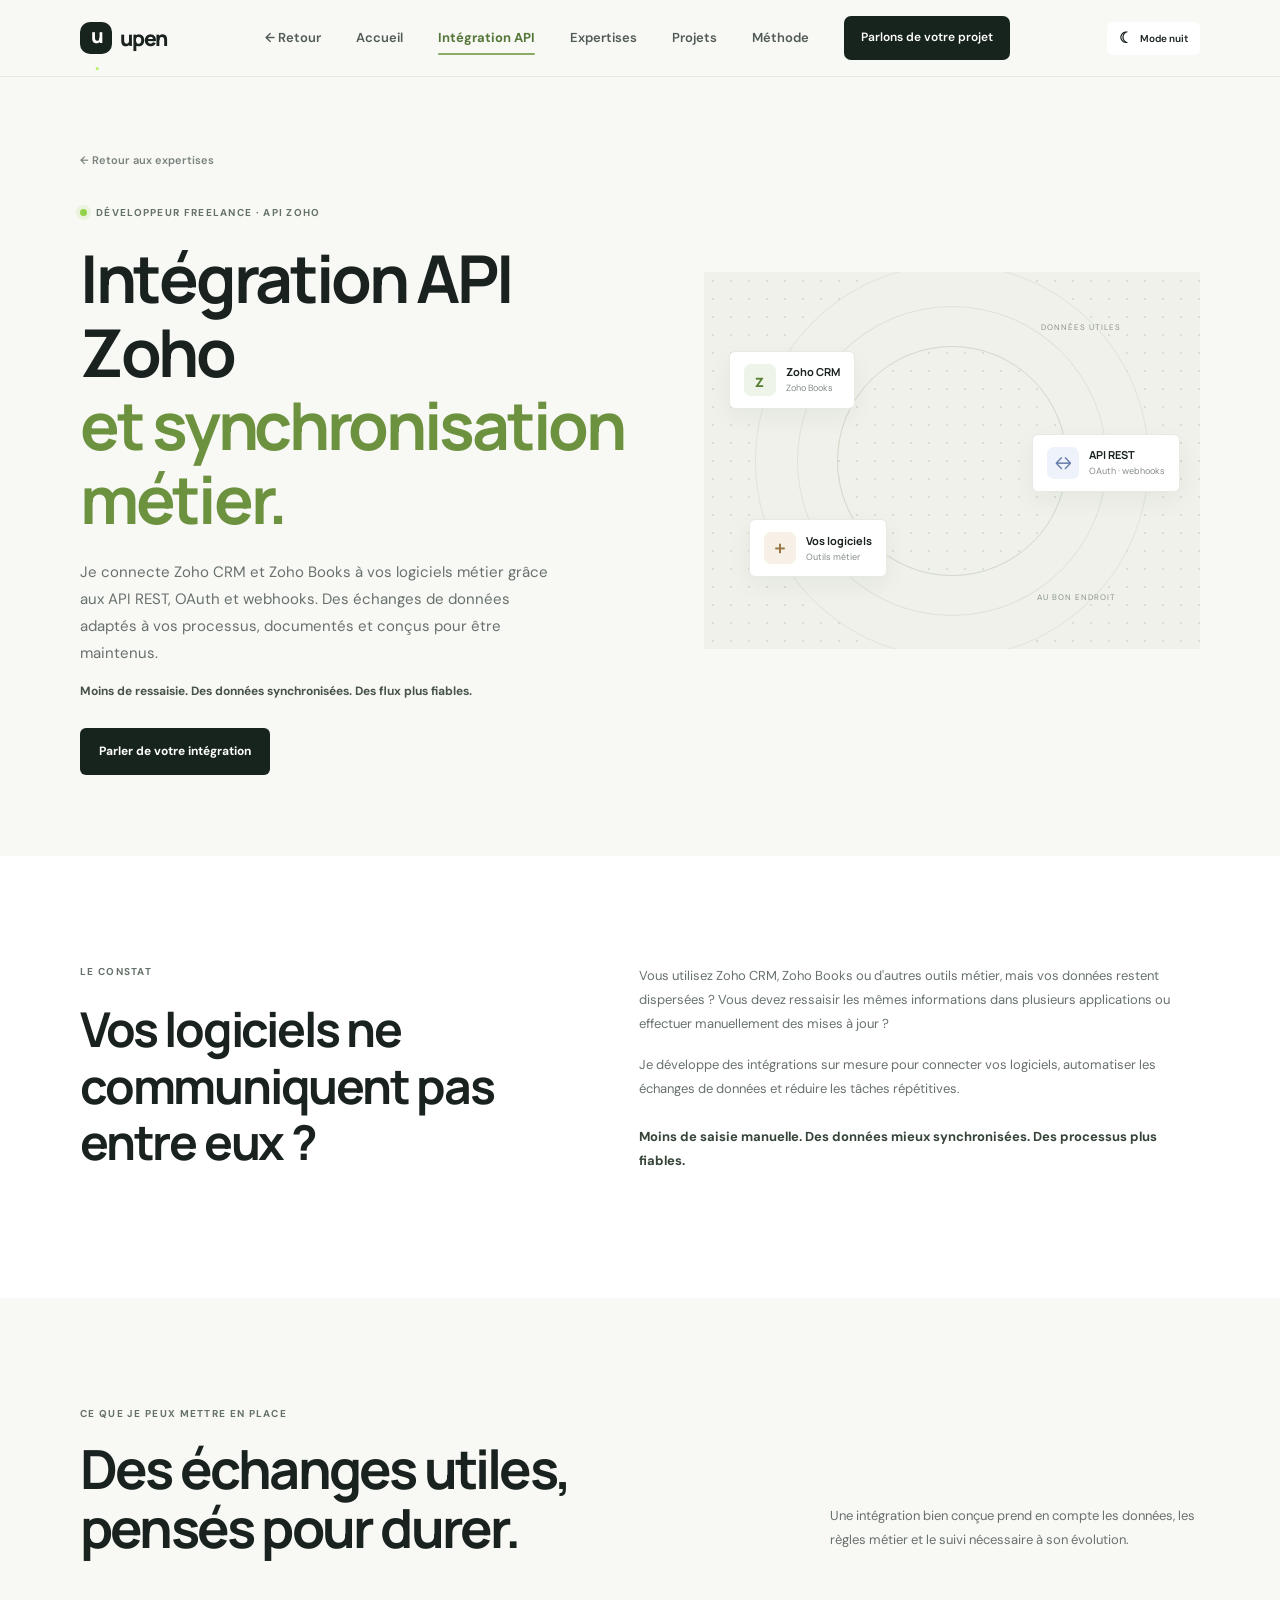
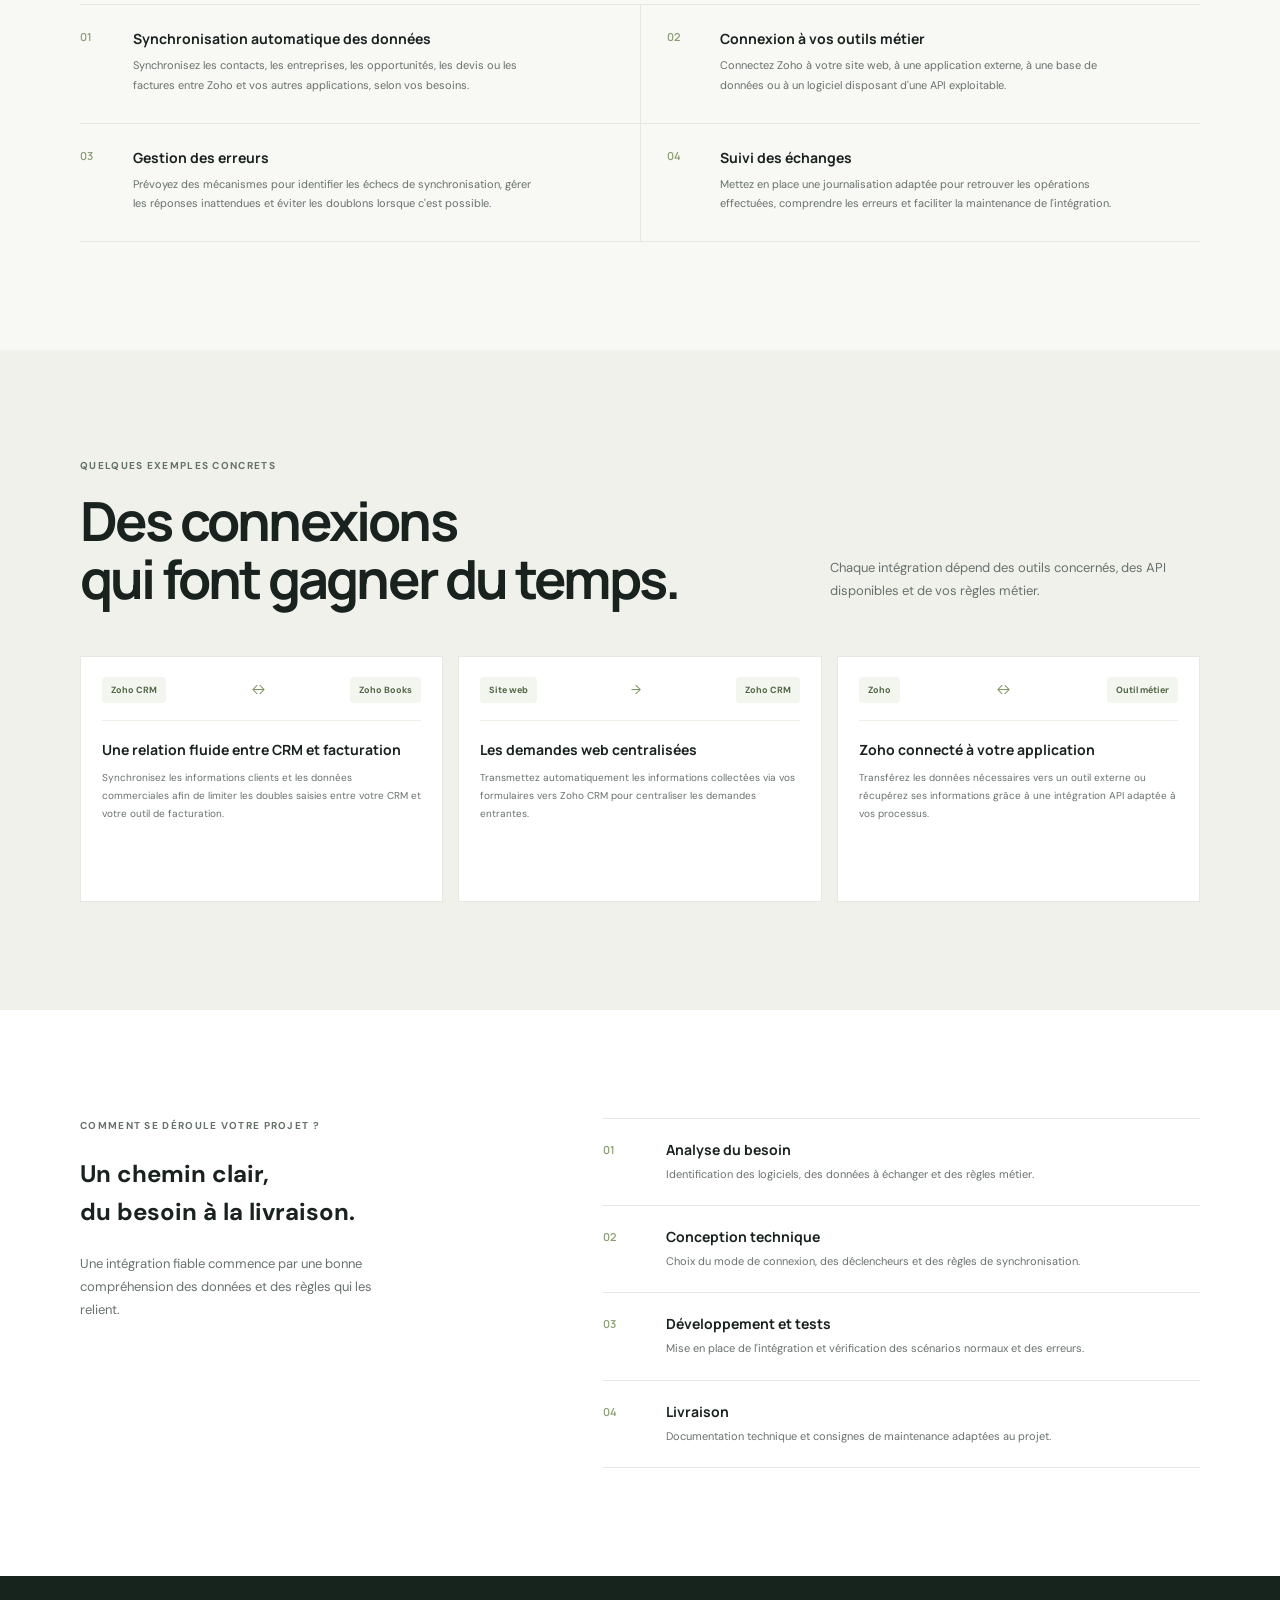
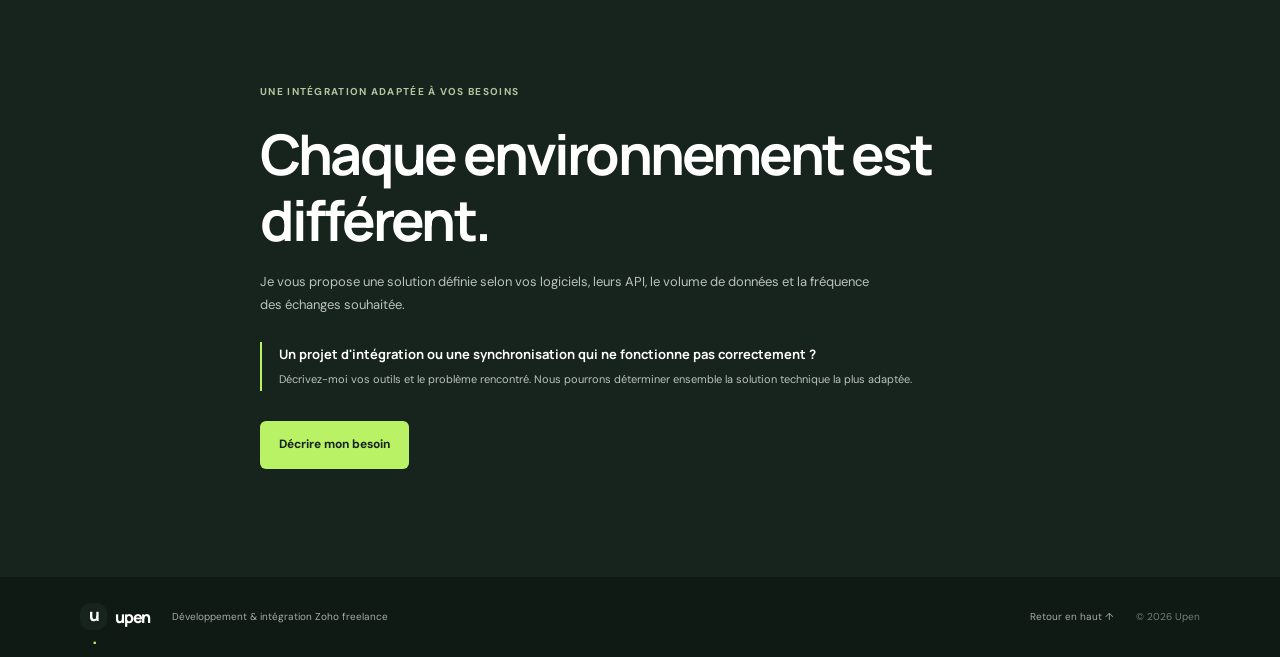
==== commit 7eae6c48: "Anniversaire" ====
--- a/integration-api.html
+++ b/integration-api.html
@@ -17,6 +17,8 @@
     <link href="https://fonts.googleapis.com/css2?family=DM+Sans:wght@400;500;600;700&family=Manrope:wght@400;500;600;700;800&display=swap" rel="stylesheet" />
     <link rel="stylesheet" href="styles.css" />
     <link rel="stylesheet" href="integration.css" />
+    <link rel="stylesheet" href="theme.css" />
+    <script src="theme.js" defer></script>
   </head>
   <body>
     <a class="skip-link" href="#contenu">Aller au contenu</a>
--- a/styles.css
+++ b/styles.css
@@ -1,11 +1,11 @@
-:root{--paper:#f8f8f5;--white:#fff;--ink:#19221f;--muted:#68716d;--line:#e5e7e1;--green:#baf266;--green-dark:#547a2b;--forest:#17231d;--display:"Manrope",sans-serif;--body:"DM Sans",sans-serif;--content:1120px}*{box-sizing:border-box}html{scroll-behavior:smooth;scroll-padding-top:86px}body{margin:0;background:var(--paper);color:var(--ink);font:16px/1.6 var(--body);-webkit-font-smoothing:antialiased}a{color:inherit;text-decoration:none}button,input,select,textarea{font:inherit}.container{width:min(var(--content),calc(100% - 64px));margin-inline:auto}.section-pad{padding:108px 0}.skip-link{position:fixed;z-index:20;top:-80px;left:16px;padding:12px 18px;background:var(--white);border-radius:8px}.skip-link:focus{top:12px}.site-header{position:sticky;top:0;z-index:10;background:rgba(248,248,245,.92);backdrop-filter:blur(12px);border-bottom:1px solid rgba(25,34,31,.07)}.header-inner{height:76px;display:flex;align-items:center;justify-content:space-between}.brand{display:inline-flex;align-items:center;gap:8px;font:800 21px var(--display);letter-spacing:-1.2px}.brand-mark{display:grid;place-items:center;width:32px;height:32px;border-radius:10px;background:var(--forest);color:white;font-size:20px;letter-spacing:-2px}.brand-mark span{color:var(--green)}.navigation{display:flex;align-items:center;gap:35px;font-size:13px;font-weight:600}.navigation>a:not(.nav-cta){color:#515b56;transition:color .2s}.navigation>a:hover,.text-link:hover{color:var(--green-dark)}.nav-cta{display:flex;gap:13px;align-items:center;background:var(--forest);color:white;padding:12px 17px;border-radius:7px;font-size:12px;transition:transform .2s,background .2s}.nav-cta:hover,.button:hover{transform:translateY(-2px);background:#273b30}.nav-cta span{color:var(--green);font-size:16px}.menu-toggle{display:none}.hero{padding:96px 0 28px;overflow:hidden}.hero-grid{display:grid;grid-template-columns:1fr .96fr;align-items:center;gap:30px;min-height:455px}.hero-copy{padding:10px 0 36px}.eyebrow{display:flex;align-items:center;gap:9px;text-transform:uppercase;letter-spacing:1.3px;font-weight:700;font-size:10px;color:#65726a;margin:0 0 21px}.status-dot,.card-dot{width:7px;height:7px;border-radius:50%;background:#94d14b;box-shadow:0 0 0 4px #94d14b24}.hero h1,.section-heading h2,.method h2,.contact h2{font:700 clamp(46px,6vw,76px)/1.08 var(--display);letter-spacing:-4px;margin:0}.hero h1 span{color:#6d923f}.hero-intro{font-size:17px;line-height:1.7;color:var(--muted);max-width:440px;margin:25px 0 28px}.hero-actions{display:flex;align-items:center;gap:25px}.button{display:inline-flex;align-items:center;justify-content:center;gap:19px;padding:14px 19px;border:0;border-radius:6px;font-weight:700;font-size:12px;transition:transform .2s,background .2s;cursor:pointer}.button-primary{color:#fff;background:var(--forest)}.button span{color:var(--green);font-size:16px}.text-link{font-size:12px;font-weight:700;transition:color .2s}.text-link span{margin-left:7px}.hero-note{font-size:11px;color:#89918c;margin-top:23px}.hero-visual{height:425px;position:relative;display:grid;place-items:center;background:#f0f1eb;border-radius:4px;overflow:hidden}.hero-visual:before{content:"";position:absolute;inset:0;background-image:radial-gradient(#ced4c8 1px,transparent 1px);background-size:19px 19px;opacity:.58}.orbit{position:absolute;border:1px solid #dce1d7;border-radius:50%;width:310px;height:310px}.orbit-two{width:225px;height:225px;border-style:dashed;border-color:#d0d8cb}.visual-core{position:relative;z-index:1;width:126px;height:126px;border:1px solid #d5decd;background:#fff;border-radius:50%;display:flex;align-items:center;justify-content:center;flex-direction:column;font:800 16px var(--display);letter-spacing:1px;box-shadow:0 10px 40px #19221f0b}.visual-core small{font:500 8px var(--body);letter-spacing:0;color:#89918c;margin-top:3px}.core-dot{position:absolute;top:24px;width:7px;height:7px;background:var(--green-dark);border-radius:50%}.integration-card{position:absolute;z-index:2;display:flex;align-items:center;gap:10px;min-width:205px;padding:12px 14px;background:#fff;border:1px solid #e9ebe4;border-radius:7px;box-shadow:0 8px 30px #222c2010}.integration-card strong,.integration-card small{display:block}.integration-card strong{font:700 11px var(--display)}.integration-card small{font-size:9px;color:#858d87;margin-top:2px}.card-crm{left:5%;top:22%}.card-api{right:3%;top:44%;min-width:190px}.card-books{left:12%;bottom:18%}.app-icon{display:grid;place-items:center;width:29px;height:29px;border-radius:8px;color:white;font:700 18px var(--display)}.icon-crm{background:#4ca0e8}.icon-books{background:#35a477}.api-symbol{display:grid;place-items:center;width:29px;height:29px;border-radius:8px;color:#657f46;background:#edf5e6;font-size:17px}.card-dot{margin-left:auto;width:6px;height:6px;box-shadow:none}.visual-caption{position:absolute;bottom:18px;right:20px;font-size:10px;color:#707b71}.caption-line{display:inline-block;width:18px;height:1px;background:#99b379;vertical-align:middle;margin-right:7px}.spark{position:absolute;color:#8ba66d}.spark-one{top:17%;right:15%;font-size:19px}.spark-two{bottom:16%;right:25%;font-size:12px}.hero-bottom{display:flex;justify-content:space-between;align-items:center;border-top:1px solid var(--line);padding-top:19px;margin-top:45px;color:#7b847d;font-size:10px}.hero-tags{display:flex;align-items:center;gap:14px}.hero-tags i{height:3px;width:3px;background:#a9b0aa;border-radius:50%}.services{background:var(--white)}.section-heading{display:flex;justify-content:space-between;align-items:flex-end;margin-bottom:48px}.section-heading .eyebrow,.method .eyebrow{margin-bottom:17px}.section-heading h2,.method h2{font-size:clamp(38px,4.5vw,54px);letter-spacing:-2.8px}.heading-side{max-width:370px;color:var(--muted);font-size:13px;line-height:1.8;margin:0 0 5px}.service-grid{display:grid;grid-template-columns:repeat(4,1fr);border-top:1px solid var(--line);border-bottom:1px solid var(--line)}.service-card{padding:27px 20px 31px 0;border-right:1px solid var(--line)}.service-card+ .service-card{padding-left:20px}.service-card:last-child{border-right:0}.service-icon{width:37px;height:37px;display:grid;place-items:center;background:#f1f4ec;color:#597a39;border-radius:9px;font-size:17px;margin-bottom:23px}.service-card h3{font:700 15px var(--display);letter-spacing:-.3px;margin:0 0 10px}.service-card p{font-size:11px;color:var(--muted);line-height:1.8;margin:0}.projects{background:#f1f2ed}.projects .section-heading{margin-bottom:40px}.project-grid{display:grid;grid-template-columns:repeat(3,1fr);gap:17px}.project-card{background:#fff;border:1px solid #e8eae3;padding:24px 23px 25px;min-height:245px;display:flex;flex-direction:column}.project-type{display:flex;align-items:center;justify-content:space-between;margin-bottom:28px}.project-badge{font-size:9px;text-transform:uppercase;letter-spacing:.8px;font-weight:700;color:#6a8251;background:#f0f4e9;padding:6px 9px;border-radius:4px}.project-index{font:600 11px var(--display);color:#a4aaa1}.project-card h3{font:700 17px var(--display);letter-spacing:-.5px;margin:0 0 9px}.project-card p{font-size:11px;line-height:1.75;color:var(--muted);margin:0}.project-tags{display:flex;gap:7px;flex-wrap:wrap;margin-top:auto;padding-top:21px}.project-tags span{padding:5px 8px;background:#f6f7f4;border-radius:3px;color:#6c766e;font-size:9px}.demo-note{font-size:10px;color:#858c83;margin:18px 0 0}.demo-note span{color:#82a65f;margin-right:6px}.method{background:var(--white)}.method-grid{display:grid;grid-template-columns:.83fr 1.17fr;gap:100px}.method-intro>p:not(.eyebrow){max-width:295px;color:var(--muted);font-size:13px;line-height:1.8;margin:20px 0 24px}.steps{list-style:none;margin:0;padding:0;border-top:1px solid var(--line)}.step-item{display:grid;grid-template-columns:47px 1fr;gap:16px;padding:21px 0;border-bottom:1px solid var(--line)}.step-number{font:600 11px var(--display);color:#8a9e73;padding-top:2px}.step-item h3{font:700 14px var(--display);margin:0 0 6px}.step-item p{font-size:11px;line-height:1.75;color:var(--muted);margin:0;max-width:430px}.contact{background:var(--forest);color:white}.contact-grid{display:grid;grid-template-columns:.85fr 1.15fr;gap:100px;align-items:start}.eyebrow-light{color:#b3c6a0}.contact h2{font-size:clamp(44px,5vw,64px);letter-spacing:-3px}.contact-copy>p:not(.eyebrow){max-width:350px;color:#b5beb7;font-size:13px;line-height:1.8;margin:21px 0 34px}.contact-aside{display:flex;gap:11px;align-items:flex-start;max-width:330px;color:#9ba69d;font-size:10px;line-height:1.7}.aside-icon{color:var(--green);font-size:17px}.contact-form{background:#fff;color:var(--ink);padding:29px 31px 23px;border-radius:5px}.form-row{margin-bottom:15px}.form-row label{display:block;font-size:10px;font-weight:700;margin-bottom:6px}.form-row input,.form-row select,.form-row textarea{width:100%;border:1px solid #e4e7e1;border-radius:4px;background:#fff;padding:11px 12px;color:var(--ink);font-size:11px;outline:none;transition:border .2s}.form-row input:focus,.form-row select:focus,.form-row textarea:focus{border-color:#81a95e}.form-row input::placeholder,.form-row textarea::placeholder{color:#a8aea8}.form-row textarea{resize:vertical;min-height:95px}.form-row select:invalid{color:#a8aea8}.button-light{background:var(--forest);color:white;width:100%;justify-content:space-between;margin-top:3px}.form-feedback{margin:12px 0 0;color:#818a81;font-size:9px;line-height:1.5}.site-footer{background:#101a14;color:#a3aca4}.footer-inner{min-height:80px;display:flex;align-items:center;gap:22px}.footer-brand{color:#fff;font-size:16px}.footer-brand .brand-mark{width:27px;height:27px;font-size:17px}.footer-inner>p{font-size:10px;margin:0}.back-top{font-size:10px;margin-left:auto}.copyright{font-size:10px;color:#727e74}.site-footer a:hover{color:var(--green)}
+:root{--paper:var(--theme-paper);--white:var(--theme-white);--ink:var(--theme-ink);--muted:var(--theme-muted);--line:var(--theme-line);--green:var(--theme-green);--green-dark:var(--theme-green-dark);--forest:var(--theme-forest);--display:"Manrope",sans-serif;--body:"DM Sans",sans-serif;--content:1120px}*{box-sizing:border-box}html{scroll-behavior:smooth;scroll-padding-top:86px}body{margin:0;background:var(--paper);color:var(--ink);font:16px/1.6 var(--body);-webkit-font-smoothing:antialiased}a{color:inherit;text-decoration:none}button,input,select,textarea{font:inherit}.container{width:min(var(--content),calc(100% - 64px));margin-inline:auto}.section-pad{padding:108px 0}.skip-link{position:fixed;z-index:20;top:-80px;left:16px;padding:12px 18px;background:var(--white);border-radius:8px}.skip-link:focus{top:12px}.site-header{position:sticky;top:0;z-index:10;background:var(--theme-bg-rgba-248-248-245-92);backdrop-filter:blur(12px);border-bottom:1px solid var(--theme-stroke-rgba-25-34-31-07)}.header-inner{height:76px;display:flex;align-items:center;justify-content:space-between}.brand{display:inline-flex;align-items:center;gap:8px;font:800 21px var(--display);letter-spacing:-1.2px}.brand-mark{display:grid;place-items:center;width:32px;height:32px;border-radius:10px;background:var(--forest);color:var(--theme-fg-white);font-size:20px;letter-spacing:-2px}.brand-mark span{color:var(--green)}.navigation{display:flex;align-items:center;gap:35px;font-size:13px;font-weight:600}.navigation>a:not(.nav-cta){color:var(--theme-fg-515b56);transition:color .2s}.navigation>a:hover,.text-link:hover{color:var(--green-dark)}.nav-cta{display:flex;gap:13px;align-items:center;background:var(--forest);color:var(--theme-fg-white);padding:12px 17px;border-radius:7px;font-size:12px;transition:transform .2s,background .2s}.nav-cta:hover,.button:hover{transform:translateY(-2px);background:var(--theme-bg-273b30)}.nav-cta span{color:var(--green);font-size:16px}.menu-toggle{display:none}.hero{padding:96px 0 28px;overflow:hidden}.hero-grid{display:grid;grid-template-columns:1fr .96fr;align-items:center;gap:30px;min-height:455px}.hero-copy{padding:10px 0 36px}.eyebrow{display:flex;align-items:center;gap:9px;text-transform:uppercase;letter-spacing:1.3px;font-weight:700;font-size:10px;color:var(--theme-fg-65726a);margin:0 0 21px}.status-dot,.card-dot{width:7px;height:7px;border-radius:50%;background:var(--theme-bg-94d14b);box-shadow:0 0 0 4px var(--theme-shadow-94d14b24)}.hero h1,.section-heading h2,.method h2,.contact h2{font:700 clamp(46px,6vw,76px)/1.08 var(--display);letter-spacing:-4px;margin:0}.hero h1 span{color:var(--theme-fg-6d923f)}.hero-intro{font-size:17px;line-height:1.7;color:var(--muted);max-width:440px;margin:25px 0 28px}.hero-actions{display:flex;align-items:center;gap:25px}.button{display:inline-flex;align-items:center;justify-content:center;gap:19px;padding:14px 19px;border:0;border-radius:6px;font-weight:700;font-size:12px;transition:transform .2s,background .2s;cursor:pointer}.button-primary{color:var(--theme-fg-fff);background:var(--forest)}.button span{color:var(--green);font-size:16px}.text-link{font-size:12px;font-weight:700;transition:color .2s}.text-link span{margin-left:7px}.hero-note{font-size:11px;color:var(--theme-fg-89918c);margin-top:23px}.hero-visual{height:425px;position:relative;display:grid;place-items:center;background:var(--theme-bg-f0f1eb);border-radius:4px;overflow:hidden}.hero-visual:before{content:"";position:absolute;inset:0;background-image:radial-gradient(var(--theme-bg-ced4c8) 1px,transparent 1px);background-size:19px 19px;opacity:.58}.orbit{position:absolute;border:1px solid var(--theme-stroke-dce1d7);border-radius:50%;width:310px;height:310px}.orbit-two{width:225px;height:225px;border-style:dashed;border-color:var(--theme-stroke-d0d8cb)}.visual-core{position:relative;z-index:1;width:126px;height:126px;border:1px solid var(--theme-stroke-d5decd);background:var(--theme-bg-fff);border-radius:50%;display:flex;align-items:center;justify-content:center;flex-direction:column;font:800 16px var(--display);letter-spacing:1px;box-shadow:0 10px 40px var(--theme-shadow-19221f0b)}.visual-core small{font:500 8px var(--body);letter-spacing:0;color:var(--theme-fg-89918c);margin-top:3px}.core-dot{position:absolute;top:24px;width:7px;height:7px;background:var(--green-dark);border-radius:50%}.integration-card{position:absolute;z-index:2;display:flex;align-items:center;gap:10px;min-width:205px;padding:12px 14px;background:var(--theme-bg-fff);border:1px solid var(--theme-stroke-e9ebe4);border-radius:7px;box-shadow:0 8px 30px var(--theme-shadow-222c2010)}.integration-card strong,.integration-card small{display:block}.integration-card strong{font:700 11px var(--display)}.integration-card small{font-size:9px;color:var(--theme-fg-858d87);margin-top:2px}.card-crm{left:5%;top:22%}.card-api{right:3%;top:44%;min-width:190px}.card-books{left:12%;bottom:18%}.app-icon{display:grid;place-items:center;width:29px;height:29px;border-radius:8px;color:var(--theme-fg-white);font:700 18px var(--display)}.icon-crm{background:var(--theme-bg-4ca0e8)}.icon-books{background:var(--theme-bg-35a477)}.api-symbol{display:grid;place-items:center;width:29px;height:29px;border-radius:8px;color:var(--theme-fg-657f46);background:var(--theme-bg-edf5e6);font-size:17px}.card-dot{margin-left:auto;width:6px;height:6px;box-shadow:none}.visual-caption{position:absolute;bottom:18px;right:20px;font-size:10px;color:var(--theme-fg-707b71)}.caption-line{display:inline-block;width:18px;height:1px;background:var(--theme-bg-99b379);vertical-align:middle;margin-right:7px}.spark{position:absolute;color:var(--theme-fg-8ba66d)}.spark-one{top:17%;right:15%;font-size:19px}.spark-two{bottom:16%;right:25%;font-size:12px}.hero-bottom{display:flex;justify-content:space-between;align-items:center;border-top:1px solid var(--line);padding-top:19px;margin-top:45px;color:var(--theme-fg-7b847d);font-size:10px}.hero-tags{display:flex;align-items:center;gap:14px}.hero-tags i{height:3px;width:3px;background:var(--theme-bg-a9b0aa);border-radius:50%}.services{background:var(--white)}.section-heading{display:flex;justify-content:space-between;align-items:flex-end;margin-bottom:48px}.section-heading .eyebrow,.method .eyebrow{margin-bottom:17px}.section-heading h2,.method h2{font-size:clamp(38px,4.5vw,54px);letter-spacing:-2.8px}.heading-side{max-width:370px;color:var(--muted);font-size:13px;line-height:1.8;margin:0 0 5px}.service-grid{display:grid;grid-template-columns:repeat(4,1fr);border-top:1px solid var(--line);border-bottom:1px solid var(--line)}.service-card{padding:27px 20px 31px 0;border-right:1px solid var(--line)}.service-card+ .service-card{padding-left:20px}.service-card:last-child{border-right:0}.service-icon{width:37px;height:37px;display:grid;place-items:center;background:var(--theme-bg-f1f4ec);color:var(--theme-fg-597a39);border-radius:9px;font-size:17px;margin-bottom:23px}.service-card h3{font:700 15px var(--display);letter-spacing:-.3px;margin:0 0 10px}.service-card p{font-size:11px;color:var(--muted);line-height:1.8;margin:0}.projects{background:var(--theme-bg-f1f2ed)}.projects .section-heading{margin-bottom:40px}.project-grid{display:grid;grid-template-columns:repeat(3,1fr);gap:17px}.project-card{background:var(--theme-bg-fff);border:1px solid var(--theme-stroke-e8eae3);padding:24px 23px 25px;min-height:245px;display:flex;flex-direction:column}.project-type{display:flex;align-items:center;justify-content:space-between;margin-bottom:28px}.project-badge{font-size:9px;text-transform:uppercase;letter-spacing:.8px;font-weight:700;color:var(--theme-fg-6a8251);background:var(--theme-bg-f0f4e9);padding:6px 9px;border-radius:4px}.project-index{font:600 11px var(--display);color:var(--theme-fg-a4aaa1)}.project-card h3{font:700 17px var(--display);letter-spacing:-.5px;margin:0 0 9px}.project-card p{font-size:11px;line-height:1.75;color:var(--muted);margin:0}.project-tags{display:flex;gap:7px;flex-wrap:wrap;margin-top:auto;padding-top:21px}.project-tags span{padding:5px 8px;background:var(--theme-bg-f6f7f4);border-radius:3px;color:var(--theme-fg-6c766e);font-size:9px}.demo-note{font-size:10px;color:var(--theme-fg-858c83);margin:18px 0 0}.demo-note span{color:var(--theme-fg-82a65f);margin-right:6px}.method{background:var(--white)}.method-grid{display:grid;grid-template-columns:.83fr 1.17fr;gap:100px}.method-intro>p:not(.eyebrow){max-width:295px;color:var(--muted);font-size:13px;line-height:1.8;margin:20px 0 24px}.steps{list-style:none;margin:0;padding:0;border-top:1px solid var(--line)}.step-item{display:grid;grid-template-columns:47px 1fr;gap:16px;padding:21px 0;border-bottom:1px solid var(--line)}.step-number{font:600 11px var(--display);color:var(--theme-fg-8a9e73);padding-top:2px}.step-item h3{font:700 14px var(--display);margin:0 0 6px}.step-item p{font-size:11px;line-height:1.75;color:var(--muted);margin:0;max-width:430px}.contact{background:var(--forest);color:var(--theme-fg-white)}.contact-grid{display:grid;grid-template-columns:.85fr 1.15fr;gap:100px;align-items:start}.eyebrow-light{color:var(--theme-fg-b3c6a0)}.contact h2{font-size:clamp(44px,5vw,64px);letter-spacing:-3px}.contact-copy>p:not(.eyebrow){max-width:350px;color:var(--theme-fg-b5beb7);font-size:13px;line-height:1.8;margin:21px 0 34px}.contact-aside{display:flex;gap:11px;align-items:flex-start;max-width:330px;color:var(--theme-fg-9ba69d);font-size:10px;line-height:1.7}.aside-icon{color:var(--green);font-size:17px}.contact-form{background:var(--theme-bg-fff);color:var(--ink);padding:29px 31px 23px;border-radius:5px}.form-row{margin-bottom:15px}.form-row label{display:block;font-size:10px;font-weight:700;margin-bottom:6px}.form-row input,.form-row select,.form-row textarea{width:100%;border:1px solid var(--theme-stroke-e4e7e1);border-radius:4px;background:var(--theme-bg-fff);padding:11px 12px;color:var(--ink);font-size:11px;outline:none;transition:border .2s}.form-row input:focus,.form-row select:focus,.form-row textarea:focus{border-color:var(--theme-stroke-81a95e)}.form-row input::placeholder,.form-row textarea::placeholder{color:var(--theme-fg-a8aea8)}.form-row textarea{resize:vertical;min-height:95px}.form-row select:invalid{color:var(--theme-fg-a8aea8)}.button-light{background:var(--forest);color:var(--theme-fg-white);width:100%;justify-content:space-between;margin-top:3px}.form-feedback{margin:12px 0 0;color:var(--theme-fg-818a81);font-size:9px;line-height:1.5}.site-footer{background:var(--theme-bg-101a14);color:var(--theme-fg-a3aca4)}.footer-inner{min-height:80px;display:flex;align-items:center;gap:22px}.footer-brand{color:var(--theme-fg-fff);font-size:16px}.footer-brand .brand-mark{width:27px;height:27px;font-size:17px}.footer-inner>p{font-size:10px;margin:0}.back-top{font-size:10px;margin-left:auto}.copyright{font-size:10px;color:var(--theme-fg-727e74)}.site-footer a:hover{color:var(--green)}
 @media(max-width:850px){.container{width:min(var(--content),calc(100% - 44px))}.section-pad{padding:82px 0}.hero{padding-top:68px}.hero-grid{grid-template-columns:1fr 1fr;gap:10px}.hero h1{font-size:58px}.hero-visual{height:365px}.integration-card{min-width:180px;padding:10px}.card-crm{left:1%}.card-books{left:5%}.card-api{right:1%;min-width:170px}.method-grid,.contact-grid{gap:50px}.service-card{padding-right:13px}.service-card+.service-card{padding-left:13px}}
 @media(max-width:650px){html{scroll-padding-top:68px}.container{width:calc(100% - 40px)}.header-inner{height:64px}.menu-toggle{display:flex;flex-direction:column;gap:5px;border:0;background:transparent;padding:10px;cursor:pointer}.menu-toggle span{width:21px;height:2px;background:var(--ink);transition:transform .2s}.menu-toggle[aria-expanded=true] span:first-child{transform:translateY(3.5px) rotate(45deg)}.menu-toggle[aria-expanded=true] span:last-child{transform:translateY(-3.5px) rotate(-45deg)}.navigation{position:absolute;top:64px;left:0;right:0;display:none;align-items:stretch;gap:0;padding:8px 20px 20px;background:var(--paper);border-bottom:1px solid var(--line)}.navigation.is-open{display:flex;flex-direction:column}.navigation>a:not(.nav-cta){padding:12px 4px;border-bottom:1px solid var(--line)}.nav-cta{margin-top:13px;justify-content:center}.section-pad{padding:70px 0}.hero{padding-top:47px}.hero-grid{display:flex;flex-direction:column;align-items:stretch;gap:28px}.hero-copy{padding:0}.eyebrow{font-size:9px;letter-spacing:1px;margin-bottom:16px}.hero h1{font-size:clamp(48px,13vw,66px);letter-spacing:-3px}.hero-intro{font-size:15px;max-width:450px;margin:18px 0 22px}.hero-actions{gap:18px;flex-wrap:wrap}.button{padding:13px 15px}.text-link{font-size:11px}.hero-note{margin-top:16px}.hero-visual{height:315px}.orbit{width:260px;height:260px}.orbit-two{width:195px;height:195px}.visual-core{width:105px;height:105px;font-size:14px}.core-dot{top:18px}.integration-card{min-width:172px}.card-crm{top:15%;left:1%}.card-api{top:41%;right:0;min-width:163px}.card-books{bottom:14%;left:4%}.hero-bottom{margin-top:25px;align-items:flex-start;gap:13px;flex-direction:column}.hero-tags{gap:10px}.section-heading{align-items:flex-start;flex-direction:column;gap:19px;margin-bottom:32px}.section-heading h2,.method h2{font-size:43px;letter-spacing:-2.2px}.heading-side{font-size:12px}.service-grid{grid-template-columns:1fr 1fr}.service-card,.service-card+.service-card{padding:19px 12px 21px 0}.service-card:nth-child(2n){border-right:0;padding-left:14px}.service-card:nth-child(n+3){border-top:1px solid var(--line)}.service-icon{margin-bottom:16px}.service-card h3{font-size:13px}.service-card p{font-size:10px}.project-grid{grid-template-columns:1fr;gap:11px}.project-card{min-height:215px;padding:20px}.project-type{margin-bottom:20px}.project-card h3{font-size:16px}.method-grid,.contact-grid{grid-template-columns:1fr;gap:35px}.method-intro>p:not(.eyebrow){margin:15px 0 20px}.step-item{padding:17px 0}.contact h2{font-size:53px}.contact-copy>p:not(.eyebrow){margin:16px 0 22px}.contact-aside{max-width:none}.contact-form{padding:22px 19px 18px}.footer-inner{padding:17px 0;min-height:unset;display:grid;grid-template-columns:1fr auto;gap:7px 12px}.footer-inner>p{grid-column:1/-1;grid-row:2}.back-top{grid-column:2;grid-row:1}.copyright{grid-column:2;grid-row:3;text-align:right}}
 @media(prefers-reduced-motion:reduce){*,*::before,*::after{scroll-behavior:auto!important;transition:none!important}}
-.contact-card-section{padding-top:24px;padding-bottom:82px;background:#fff}.contact-card{position:relative;display:grid;grid-template-columns:250px 1fr;align-items:center;gap:48px;max-width:850px;margin:0 auto;padding:30px;background:#f3f4ef;border:1px solid #e8eae3}.portrait-wrap{height:270px;overflow:hidden;background:#e6e5d4}.portrait-wrap img{width:100%;height:100%;display:block;object-fit:cover;object-position:center 32%}.contact-card-copy{padding:18px 45px 18px 0}.contact-card-copy .eyebrow{margin-bottom:15px}.contact-card-copy h2{font:700 clamp(32px,4vw,43px)/1.16 var(--display);letter-spacing:-2px;margin:0}.contact-card-copy h2 span{color:#6d923f}.contact-card-copy>p:not(.eyebrow){max-width:435px;color:var(--muted);font-size:12px;line-height:1.8;margin:16px 0 21px}.contact-card-label{position:absolute;right:30px;bottom:19px;display:flex;align-items:center;gap:8px;color:#71806d;font-size:9px}.contact-card-label .status-dot{width:6px;height:6px;box-shadow:none}
-.contact-card-email{display:block;width:max-content;color:#55783a;font-size:12px;font-weight:700;margin:-11px 0 19px}.contact-card-email:hover{text-decoration:underline}
-.service-card[href]{display:flex;flex-direction:column;color:inherit;text-decoration:none;transition:background .2s,color .2s}.service-card[href]:hover h3,.service-card[href]:focus-visible h3{color:#55783a}.service-card[href]:focus-visible{outline:2px solid #779e4e;outline-offset:3px}.service-card[href] p{margin-bottom:16px}.service-detail{display:flex;align-items:center;justify-content:space-between;margin-top:auto;padding-top:12px;color:#55783a;font-size:9px;font-weight:700}.service-detail span{font-size:14px}
-.navigation a[aria-current="page"]:not(.nav-cta){position:relative;color:#55783a;font-weight:700}.navigation a[aria-current="page"]:not(.nav-cta)::after{content:"";position:absolute;left:0;right:0;bottom:-7px;height:2px;border-radius:2px;background:#8bab68}.detail-navigation .nav-back{color:#718078}.detail-navigation .nav-back:hover{color:#55783a}
+.contact-card-section{padding-top:24px;padding-bottom:82px;background:var(--theme-bg-fff)}.contact-card{position:relative;display:grid;grid-template-columns:250px 1fr;align-items:center;gap:48px;max-width:850px;margin:0 auto;padding:30px;background:var(--theme-bg-f3f4ef);border:1px solid var(--theme-stroke-e8eae3)}.portrait-wrap{height:270px;overflow:hidden;background:var(--theme-bg-e6e5d4)}.portrait-wrap img{width:100%;height:100%;display:block;object-fit:cover;object-position:center 32%}.contact-card-copy{padding:18px 45px 18px 0}.contact-card-copy .eyebrow{margin-bottom:15px}.contact-card-copy h2{font:700 clamp(32px,4vw,43px)/1.16 var(--display);letter-spacing:-2px;margin:0}.contact-card-copy h2 span{color:var(--theme-fg-6d923f)}.contact-card-copy>p:not(.eyebrow){max-width:435px;color:var(--muted);font-size:12px;line-height:1.8;margin:16px 0 21px}.contact-card-label{position:absolute;right:30px;bottom:19px;display:flex;align-items:center;gap:8px;color:var(--theme-fg-71806d);font-size:9px}.contact-card-label .status-dot{width:6px;height:6px;box-shadow:none}
+.contact-card-email{display:block;width:max-content;color:var(--theme-fg-55783a);font-size:12px;font-weight:700;margin:-11px 0 19px}.contact-card-email:hover{text-decoration:underline}
+.service-card[href]{display:flex;flex-direction:column;color:inherit;text-decoration:none;transition:background .2s,color .2s}.service-card[href]:hover h3,.service-card[href]:focus-visible h3{color:var(--theme-fg-55783a)}.service-card[href]:focus-visible{outline:2px solid var(--theme-stroke-779e4e);outline-offset:3px}.service-card[href] p{margin-bottom:16px}.service-detail{display:flex;align-items:center;justify-content:space-between;margin-top:auto;padding-top:12px;color:var(--theme-fg-55783a);font-size:9px;font-weight:700}.service-detail span{font-size:14px}
+.navigation a[aria-current="page"]:not(.nav-cta){position:relative;color:var(--theme-fg-55783a);font-weight:700}.navigation a[aria-current="page"]:not(.nav-cta)::after{content:"";position:absolute;left:0;right:0;bottom:-7px;height:2px;border-radius:2px;background:var(--theme-bg-8bab68)}.detail-navigation .nav-back{color:var(--theme-fg-718078)}.detail-navigation .nav-back:hover{color:var(--theme-fg-55783a)}
 @media(max-width:650px){.detail-navigation>a:not(.nav-cta):not(.nav-home):not(.nav-back):not([aria-current="page"]){display:none}.detail-navigation a[aria-current="page"]:not(.nav-cta)::after{bottom:-5px}.thanks-navigation .nav-back{display:none}}
 .botcheck{display:none!important}.contact-form button:disabled{opacity:.65;cursor:wait;transform:none}.form-feedback{min-height:1.5em}
 @media(max-width:650px){.contact-card-section{padding-top:10px;padding-bottom:58px}.contact-card{grid-template-columns:1fr;gap:19px;padding:16px 16px 55px}.portrait-wrap{height:270px;max-width:100%}.portrait-wrap img{object-position:center 29%}.contact-card-copy{padding:0 0 5px}.contact-card-copy h2{font-size:35px}.contact-card-label{right:17px;bottom:17px}}
--- a/integration.css
+++ b/integration.css
@@ -1,3 +1,3 @@
-.detail-navigation{display:flex}.integration-hero{padding:69px 0 81px}.integration-hero-grid{display:grid;grid-template-columns:1.08fr .92fr;align-items:center;gap:42px}.detail-back{display:inline-block;color:#78817b;font-size:11px;font-weight:600;margin:0 0 35px;transition:color .2s}.detail-back:hover{color:var(--green-dark)}.integration-hero h1{font:700 clamp(44px,5.2vw,66px)/1.12 var(--display);letter-spacing:-3.3px;margin:0}.integration-hero h1 span{color:#6d923f}.integration-lead{max-width:475px;color:var(--muted);font-size:15px;line-height:1.8;margin:22px 0 14px}.integration-benefits{max-width:440px;font-size:12px;line-height:1.8;font-weight:700;color:#475449;margin:0 0 25px}.sync-visual{height:377px;position:relative;display:grid;place-items:center;background:#f0f1eb;overflow:hidden}.sync-grid{position:absolute;inset:0;background-image:radial-gradient(#cbd3c4 1px,transparent 1px);background-size:18px 18px;opacity:.65}.sync-ring{position:absolute;width:230px;height:230px;border:1px solid #d1dacb;border-radius:50%;box-shadow:0 0 0 39px #f0f1eb,0 0 0 40px #dde3d7,0 0 0 81px #f0f1eb,0 0 0 82px #e0e5db}.sync-node{z-index:1;position:absolute;display:flex;gap:10px;align-items:center;padding:12px 14px;background:#fff;border:1px solid #e7e9e2;border-radius:6px;box-shadow:0 8px 24px #19221f0d}.sync-node strong,.sync-node small{display:block}.sync-node strong{font:700 11px var(--display)}.sync-node small{color:#858d87;font-size:9px;margin-top:2px}.node-mark{width:32px;height:32px;display:grid;place-items:center;background:#eff4e9;color:#567d34;border-radius:7px;font:700 17px var(--display)}.node-zoho{left:5%;top:21%}.node-api{right:4%;top:43%}.node-app{left:9%;bottom:19%}.node-api .node-mark{font:500 17px var(--body);background:#eef2fa;color:#687eab}.node-app .node-mark{font-size:21px;background:#f6f0e7;color:#9a7746}.sync-label{position:absolute;color:#899482;text-transform:uppercase;letter-spacing:1px;font-size:8px}.label-top{top:13%;right:16%}.label-bottom{bottom:12%;right:17%}.integration-challenge{background:#fff}.challenge-grid{display:grid;grid-template-columns:.9fr 1.1fr;gap:100px;align-items:start}.challenge-grid h2,.integration-cta h2{font:700 clamp(34px,4vw,48px)/1.18 var(--display);letter-spacing:-2.2px;margin:0}.challenge-copy p{color:var(--muted);font-size:13px;line-height:1.85;margin:0 0 17px}.challenge-copy .challenge-promise{font-weight:700;color:#354338;margin-top:24px}.integration-capabilities{background:#f8f8f5}.capability-grid{display:grid;grid-template-columns:1fr 1fr;border-top:1px solid var(--line)}.capability-card{display:grid;grid-template-columns:42px 1fr;gap:11px;padding:24px 28px 27px 0;border-bottom:1px solid var(--line)}.capability-card:nth-child(2n){padding-left:26px;border-left:1px solid var(--line)}.capability-number{font:600 11px var(--display);color:#8a9e73}.capability-card h3{font:700 14px var(--display);margin:0 0 8px}.capability-card p{font-size:11px;line-height:1.8;color:var(--muted);margin:0;max-width:410px}.integration-examples{background:#f0f1eb}.example-grid{display:grid;grid-template-columns:repeat(3,1fr);gap:15px}.example-card{min-height:246px;background:#fff;padding:20px 21px;border:1px solid #e6e8e1;display:flex;flex-direction:column}.example-flow{display:flex;align-items:center;justify-content:space-between;gap:8px;padding-bottom:17px;border-bottom:1px solid #edf0e9;margin-bottom:18px}.example-flow span{background:#f3f5ef;padding:6px 9px;border-radius:4px;color:#526647;font-size:9px;font-weight:700}.example-flow i{color:#79935d;font-style:normal;font-size:13px}.example-card h3{font:700 14px/1.5 var(--display);margin:0 0 9px}.example-card p{font-size:10px;line-height:1.8;color:var(--muted);margin:0}.integration-method{background:white}.integration-cta{background:var(--forest);color:white}.integration-cta-inner{max-width:760px}.integration-cta h2{font-size:clamp(38px,5vw,56px);letter-spacing:-2.8px}.integration-cta>div>p:not(.eyebrow){max-width:630px;color:#bac3bb;font-size:13px;line-height:1.8;margin:17px 0 25px}.cta-question{border-left:2px solid var(--green);padding:3px 0 3px 17px;margin:0 0 27px;display:grid;gap:7px}.cta-question strong{font:700 13px var(--display)}.cta-question span{color:#bac3bb;font-size:11px;line-height:1.7}.integration-cta .button-light{width:auto;background:var(--green);color:var(--forest)}.integration-cta .button-light span{color:var(--forest)}.integration-cta .button-light:hover{background:#c8fa83}.project-card[href]{color:inherit;transition:transform .2s,border-color .2s,box-shadow .2s}.project-card[href]:hover,.project-card[href]:focus-visible{transform:translateY(-3px);border-color:#b7ca9e;box-shadow:0 10px 28px #19221f0d}.project-card[href]:focus-visible{outline:2px solid #779e4e;outline-offset:3px}.project-link{display:flex;justify-content:space-between;align-items:center;padding-top:14px;margin-top:16px;border-top:1px solid #edf0e9;color:#55783a;font-size:10px;font-weight:700}.project-link span{font-size:15px}
+.detail-navigation{display:flex}.integration-hero{padding:69px 0 81px}.integration-hero-grid{display:grid;grid-template-columns:1.08fr .92fr;align-items:center;gap:42px}.detail-back{display:inline-block;color:var(--theme-fg-78817b);font-size:11px;font-weight:600;margin:0 0 35px;transition:color .2s}.detail-back:hover{color:var(--green-dark)}.integration-hero h1{font:700 clamp(44px,5.2vw,66px)/1.12 var(--display);letter-spacing:-3.3px;margin:0}.integration-hero h1 span{color:var(--theme-fg-6d923f)}.integration-lead{max-width:475px;color:var(--muted);font-size:15px;line-height:1.8;margin:22px 0 14px}.integration-benefits{max-width:440px;font-size:12px;line-height:1.8;font-weight:700;color:var(--theme-fg-475449);margin:0 0 25px}.sync-visual{height:377px;position:relative;display:grid;place-items:center;background:var(--theme-bg-f0f1eb);overflow:hidden}.sync-grid{position:absolute;inset:0;background-image:radial-gradient(var(--theme-bg-cbd3c4) 1px,transparent 1px);background-size:18px 18px;opacity:.65}.sync-ring{position:absolute;width:230px;height:230px;border:1px solid var(--theme-stroke-d1dacb);border-radius:50%;box-shadow:0 0 0 39px var(--theme-shadow-f0f1eb),0 0 0 40px var(--theme-shadow-dde3d7),0 0 0 81px var(--theme-shadow-f0f1eb),0 0 0 82px var(--theme-shadow-e0e5db)}.sync-node{z-index:1;position:absolute;display:flex;gap:10px;align-items:center;padding:12px 14px;background:var(--theme-bg-fff);border:1px solid var(--theme-stroke-e7e9e2);border-radius:6px;box-shadow:0 8px 24px var(--theme-shadow-19221f0d)}.sync-node strong,.sync-node small{display:block}.sync-node strong{font:700 11px var(--display)}.sync-node small{color:var(--theme-fg-858d87);font-size:9px;margin-top:2px}.node-mark{width:32px;height:32px;display:grid;place-items:center;background:var(--theme-bg-eff4e9);color:var(--theme-fg-567d34);border-radius:7px;font:700 17px var(--display)}.node-zoho{left:5%;top:21%}.node-api{right:4%;top:43%}.node-app{left:9%;bottom:19%}.node-api .node-mark{font:500 17px var(--body);background:var(--theme-bg-eef2fa);color:var(--theme-fg-687eab)}.node-app .node-mark{font-size:21px;background:var(--theme-bg-f6f0e7);color:var(--theme-fg-9a7746)}.sync-label{position:absolute;color:var(--theme-fg-899482);text-transform:uppercase;letter-spacing:1px;font-size:8px}.label-top{top:13%;right:16%}.label-bottom{bottom:12%;right:17%}.integration-challenge{background:var(--theme-bg-fff)}.challenge-grid{display:grid;grid-template-columns:.9fr 1.1fr;gap:100px;align-items:start}.challenge-grid h2,.integration-cta h2{font:700 clamp(34px,4vw,48px)/1.18 var(--display);letter-spacing:-2.2px;margin:0}.challenge-copy p{color:var(--muted);font-size:13px;line-height:1.85;margin:0 0 17px}.challenge-copy .challenge-promise{font-weight:700;color:var(--theme-fg-354338);margin-top:24px}.integration-capabilities{background:var(--theme-bg-f8f8f5)}.capability-grid{display:grid;grid-template-columns:1fr 1fr;border-top:1px solid var(--line)}.capability-card{display:grid;grid-template-columns:42px 1fr;gap:11px;padding:24px 28px 27px 0;border-bottom:1px solid var(--line)}.capability-card:nth-child(2n){padding-left:26px;border-left:1px solid var(--line)}.capability-number{font:600 11px var(--display);color:var(--theme-fg-8a9e73)}.capability-card h3{font:700 14px var(--display);margin:0 0 8px}.capability-card p{font-size:11px;line-height:1.8;color:var(--muted);margin:0;max-width:410px}.integration-examples{background:var(--theme-bg-f0f1eb)}.example-grid{display:grid;grid-template-columns:repeat(3,1fr);gap:15px}.example-card{min-height:246px;background:var(--theme-bg-fff);padding:20px 21px;border:1px solid var(--theme-stroke-e6e8e1);display:flex;flex-direction:column}.example-flow{display:flex;align-items:center;justify-content:space-between;gap:8px;padding-bottom:17px;border-bottom:1px solid var(--theme-stroke-edf0e9);margin-bottom:18px}.example-flow span{background:var(--theme-bg-f3f5ef);padding:6px 9px;border-radius:4px;color:var(--theme-fg-526647);font-size:9px;font-weight:700}.example-flow i{color:var(--theme-fg-79935d);font-style:normal;font-size:13px}.example-card h3{font:700 14px/1.5 var(--display);margin:0 0 9px}.example-card p{font-size:10px;line-height:1.8;color:var(--muted);margin:0}.integration-method{background:var(--theme-bg-white)}.integration-cta{background:var(--forest);color:var(--theme-fg-white)}.integration-cta-inner{max-width:760px}.integration-cta h2{font-size:clamp(38px,5vw,56px);letter-spacing:-2.8px}.integration-cta>div>p:not(.eyebrow){max-width:630px;color:var(--theme-fg-bac3bb);font-size:13px;line-height:1.8;margin:17px 0 25px}.cta-question{border-left:2px solid var(--green);padding:3px 0 3px 17px;margin:0 0 27px;display:grid;gap:7px}.cta-question strong{font:700 13px var(--display)}.cta-question span{color:var(--theme-fg-bac3bb);font-size:11px;line-height:1.7}.integration-cta .button-light{width:auto;background:var(--green);color:var(--forest)}.integration-cta .button-light span{color:var(--forest)}.integration-cta .button-light:hover{background:var(--theme-bg-c8fa83)}.project-card[href]{color:inherit;transition:transform .2s,border-color .2s,box-shadow .2s}.project-card[href]:hover,.project-card[href]:focus-visible{transform:translateY(-3px);border-color:var(--theme-stroke-b7ca9e);box-shadow:0 10px 28px var(--theme-shadow-19221f0d)}.project-card[href]:focus-visible{outline:2px solid var(--theme-stroke-779e4e);outline-offset:3px}.project-link{display:flex;justify-content:space-between;align-items:center;padding-top:14px;margin-top:16px;border-top:1px solid var(--theme-stroke-edf0e9);color:var(--theme-fg-55783a);font-size:10px;font-weight:700}.project-link span{font-size:15px}
 @media(max-width:850px){.integration-hero-grid{gap:22px}.integration-hero h1{font-size:52px}.sync-visual{height:340px}.challenge-grid{gap:52px}}
-@media(max-width:650px){.detail-navigation{position:static;left:auto;right:auto;top:auto;width:auto;display:flex;flex-direction:row;align-items:center;gap:7px;padding:0;background:transparent;border:0}.detail-navigation>a:not(.nav-cta){padding:0;border:0;font-size:9px}.detail-navigation .nav-cta{margin:0;padding:9px 10px;font-size:9px;gap:5px}.integration-hero{padding:39px 0 56px}.integration-hero-grid{grid-template-columns:1fr;gap:27px}.detail-back{margin-bottom:25px}.integration-hero h1{font-size:clamp(43px,11vw,58px);letter-spacing:-2.5px}.integration-lead{font-size:14px;margin-top:16px}.sync-visual{height:300px}.sync-ring{width:190px;height:190px;box-shadow:0 0 0 30px #f0f1eb,0 0 0 31px #dde3d7,0 0 0 62px #f0f1eb,0 0 0 63px #e0e5db}.node-zoho{left:0;top:15%}.node-api{right:0;top:42%}.node-app{left:3%;bottom:12%}.challenge-grid{grid-template-columns:1fr;gap:20px}.challenge-grid h2,.integration-cta h2{font-size:39px;letter-spacing:-1.8px}.challenge-copy p{font-size:12px}.capability-grid{grid-template-columns:1fr}.capability-card,.capability-card:nth-child(2n){padding:19px 0;border-left:0}.capability-card:last-child{border-bottom:0}.example-grid{grid-template-columns:1fr;gap:11px}.example-card{min-height:unset;padding:19px}.example-card p{font-size:11px}.cta-question strong{line-height:1.6}.integration-cta .button-light{width:100%}}
+@media(max-width:650px){.detail-navigation{position:static;left:auto;right:auto;top:auto;width:auto;display:flex;flex-direction:row;align-items:center;gap:7px;padding:0;background:transparent;border:0}.detail-navigation>a:not(.nav-cta){padding:0;border:0;font-size:9px}.detail-navigation .nav-cta{margin:0;padding:9px 10px;font-size:9px;gap:5px}.integration-hero{padding:39px 0 56px}.integration-hero-grid{grid-template-columns:1fr;gap:27px}.detail-back{margin-bottom:25px}.integration-hero h1{font-size:clamp(43px,11vw,58px);letter-spacing:-2.5px}.integration-lead{font-size:14px;margin-top:16px}.sync-visual{height:300px}.sync-ring{width:190px;height:190px;box-shadow:0 0 0 30px var(--theme-shadow-f0f1eb),0 0 0 31px var(--theme-shadow-dde3d7),0 0 0 62px var(--theme-shadow-f0f1eb),0 0 0 63px var(--theme-shadow-e0e5db)}.node-zoho{left:0;top:15%}.node-api{right:0;top:42%}.node-app{left:3%;bottom:12%}.challenge-grid{grid-template-columns:1fr;gap:20px}.challenge-grid h2,.integration-cta h2{font-size:39px;letter-spacing:-1.8px}.challenge-copy p{font-size:12px}.capability-grid{grid-template-columns:1fr}.capability-card,.capability-card:nth-child(2n){padding:19px 0;border-left:0}.capability-card:last-child{border-bottom:0}.example-grid{grid-template-columns:1fr;gap:11px}.example-card{min-height:unset;padding:19px}.example-card p{font-size:11px}.cta-question strong{line-height:1.6}.integration-cta .button-light{width:100%}}
--- a/theme.css
+++ b/theme.css
@@ -0,0 +1,283 @@
+/* Palette jour/nuit : modifiez ces valeurs pour ajuster les thèmes du site. */
+:root {
+  --theme-paper-day: #f8f8f5; --theme-paper-night: #111713;
+  --theme-white-day: #ffffff; --theme-white-night: #1b241e;
+  --theme-ink-day: #19221f; --theme-ink-night: #eef3ee;
+  --theme-muted-day: #68716d; --theme-muted-night: #b0bbb3;
+  --theme-line-day: #e5e7e1; --theme-line-night: #303a32;
+  --theme-green-day: #baf266; --theme-green-night: #baf266;
+  --theme-green-dark-day: #547a2b; --theme-green-dark-night: #baf266;
+  --theme-forest-day: #17231d; --theme-forest-night: #17231d;
+  --theme-paper: var(--theme-paper-day);
+  --theme-white: var(--theme-white-day);
+  --theme-ink: var(--theme-ink-day);
+  --theme-muted: var(--theme-muted-day);
+  --theme-line: var(--theme-line-day);
+  --theme-green: var(--theme-green-day);
+  --theme-green-dark: var(--theme-green-dark-day);
+  --theme-forest: var(--theme-forest-day);
+  --theme-bg-101a14: #101a14;
+  --theme-bg-273b30: #273b30;
+  --theme-bg-293d2e: #293d2e;
+  --theme-bg-35a477: #35a477;
+  --theme-bg-4ca0e8: #4ca0e8;
+  --theme-bg-8bab68: #8bab68;
+  --theme-bg-94d14b: #94d14b;
+  --theme-bg-99b379: #99b379;
+  --theme-bg-9fbd7b: #9fbd7b;
+  --theme-bg-a9b0aa: #a9b0aa;
+  --theme-bg-baf266: #baf266;
+  --theme-bg-c8fa83: #c8fa83;
+  --theme-bg-cbd3c4: #cbd3c4;
+  --theme-bg-ced4c8: #ced4c8;
+  --theme-bg-d1d8ca: #d1d8ca;
+  --theme-bg-e0e7d8: #e0e7d8;
+  --theme-bg-e6e5d4: #e6e5d4;
+  --theme-bg-eaf1e3: #eaf1e3;
+  --theme-bg-edf5e6: #edf5e6;
+  --theme-bg-edf5f1: #edf5f1;
+  --theme-bg-eef2fa: #eef2fa;
+  --theme-bg-eff4e9: #eff4e9;
+  --theme-bg-eff5e8: #eff5e8;
+  --theme-bg-f0f1eb: #f0f1eb;
+  --theme-bg-f0f2eb: #f0f2eb;
+  --theme-bg-f0f4e9: #f0f4e9;
+  --theme-bg-f1f2ed: #f1f2ed;
+  --theme-bg-f1f4ec: #f1f4ec;
+  --theme-bg-f3f4ef: #f3f4ef;
+  --theme-bg-f3f5ef: #f3f5ef;
+  --theme-bg-f3f6ee: #f3f6ee;
+  --theme-bg-f6f0e7: #f6f0e7;
+  --theme-bg-f6f7f4: #f6f7f4;
+  --theme-bg-f8f8f5: #f8f8f5;
+  --theme-bg-f8f9f6: #f8f9f6;
+  --theme-bg-f9faf7: #f9faf7;
+  --theme-bg-fbfcf9: #fbfcf9;
+  --theme-bg-fff: #fff;
+  --theme-bg-rgba-248-248-245-92: rgba(248,248,245,.92);
+  --theme-bg-white: white;
+  --theme-fg-344a27: #344a27;
+  --theme-fg-354338: #354338;
+  --theme-fg-35a477: #35a477;
+  --theme-fg-475449: #475449;
+  --theme-fg-515b56: #515b56;
+  --theme-fg-526647: #526647;
+  --theme-fg-54783a: #54783a;
+  --theme-fg-55783a: #55783a;
+  --theme-fg-567d34: #567d34;
+  --theme-fg-587c3b: #587c3b;
+  --theme-fg-597a39: #597a39;
+  --theme-fg-638545: #638545;
+  --theme-fg-65726a: #65726a;
+  --theme-fg-657f46: #657f46;
+  --theme-fg-668646: #668646;
+  --theme-fg-687eab: #687eab;
+  --theme-fg-6a8251: #6a8251;
+  --theme-fg-6c766e: #6c766e;
+  --theme-fg-6d923f: #6d923f;
+  --theme-fg-6f914e: #6f914e;
+  --theme-fg-707b71: #707b71;
+  --theme-fg-71806d: #71806d;
+  --theme-fg-718078: #718078;
+  --theme-fg-727e74: #727e74;
+  --theme-fg-768071: #768071;
+  --theme-fg-788178: #788178;
+  --theme-fg-78817b: #78817b;
+  --theme-fg-79935d: #79935d;
+  --theme-fg-7b847d: #7b847d;
+  --theme-fg-7c867b: #7c867b;
+  --theme-fg-818a81: #818a81;
+  --theme-fg-82a65f: #82a65f;
+  --theme-fg-838c80: #838c80;
+  --theme-fg-858c83: #858c83;
+  --theme-fg-858d87: #858d87;
+  --theme-fg-869083: #869083;
+  --theme-fg-899187: #899187;
+  --theme-fg-89918c: #89918c;
+  --theme-fg-899482: #899482;
+  --theme-fg-8a9e73: #8a9e73;
+  --theme-fg-8ba66d: #8ba66d;
+  --theme-fg-98a092: #98a092;
+  --theme-fg-9a7746: #9a7746;
+  --theme-fg-9ba69d: #9ba69d;
+  --theme-fg-a3aca4: #a3aca4;
+  --theme-fg-a4aaa1: #a4aaa1;
+  --theme-fg-a8aea8: #a8aea8;
+  --theme-fg-b3c6a0: #b3c6a0;
+  --theme-fg-b5beb7: #b5beb7;
+  --theme-fg-bac3bb: #bac3bb;
+  --theme-fg-fff: #fff;
+  --theme-fg-white: white;
+  --theme-shadow-19221f08: #19221f08;
+  --theme-shadow-19221f0b: #19221f0b;
+  --theme-shadow-19221f0c: #19221f0c;
+  --theme-shadow-19221f0d: #19221f0d;
+  --theme-shadow-19221f12: #19221f12;
+  --theme-shadow-222c2010: #222c2010;
+  --theme-shadow-94d14b24: #94d14b24;
+  --theme-shadow-dde3d7: #dde3d7;
+  --theme-shadow-e0e5db: #e0e5db;
+  --theme-shadow-f0f1eb: #f0f1eb;
+  --theme-stroke-779e4e: #779e4e;
+  --theme-stroke-81a95e: #81a95e;
+  --theme-stroke-8bad68: #8bad68;
+  --theme-stroke-b7ca9e: #b7ca9e;
+  --theme-stroke-d0d8cb: #d0d8cb;
+  --theme-stroke-d1dacb: #d1dacb;
+  --theme-stroke-d5decd: #d5decd;
+  --theme-stroke-dae1d4: #dae1d4;
+  --theme-stroke-dce1d7: #dce1d7;
+  --theme-stroke-dfe3da: #dfe3da;
+  --theme-stroke-e2e6dd: #e2e6dd;
+  --theme-stroke-e4e7e1: #e4e7e1;
+  --theme-stroke-e6e8e1: #e6e8e1;
+  --theme-stroke-e7e9e2: #e7e9e2;
+  --theme-stroke-e8eae3: #e8eae3;
+  --theme-stroke-e8eddf: #e8eddf;
+  --theme-stroke-e9ebe4: #e9ebe4;
+  --theme-stroke-edf0e9: #edf0e9;
+  --theme-stroke-rgba-25-34-31-07: rgba(25,34,31,.07);
+  color-scheme: light;
+}
+html[data-theme="dark"] {
+  --theme-paper: var(--theme-paper-night);
+  --theme-white: var(--theme-white-night);
+  --theme-ink: var(--theme-ink-night);
+  --theme-muted: var(--theme-muted-night);
+  --theme-line: var(--theme-line-night);
+  --theme-green: var(--theme-green-night);
+  --theme-green-dark: var(--theme-green-dark-night);
+  --theme-forest: var(--theme-forest-night);
+  --theme-bg-101a14: #101a14;
+  --theme-bg-273b30: #273b30;
+  --theme-bg-293d2e: #293d2e;
+  --theme-bg-35a477: #35a477;
+  --theme-bg-4ca0e8: #4ca0e8;
+  --theme-bg-8bab68: #8bab68;
+  --theme-bg-94d14b: #94d14b;
+  --theme-bg-99b379: #99b379;
+  --theme-bg-9fbd7b: #9fbd7b;
+  --theme-bg-a9b0aa: #a9b0aa;
+  --theme-bg-baf266: #baf266;
+  --theme-bg-c8fa83: #354a17;
+  --theme-bg-cbd3c4: #292c25;
+  --theme-bg-ced4c8: #292c26;
+  --theme-bg-d1d8ca: #292c25;
+  --theme-bg-e0e7d8: #292e23;
+  --theme-bg-e6e5d4: #383729;
+  --theme-bg-eaf1e3: #303a27;
+  --theme-bg-edf5e6: #303c24;
+  --theme-bg-edf5f1: #283830;
+  --theme-bg-eef2fa: #212b40;
+  --theme-bg-eff4e9: #313a27;
+  --theme-bg-eff5e8: #313c25;
+  --theme-bg-f0f1eb: #2c2d25;
+  --theme-bg-f0f2eb: #2b2e24;
+  --theme-bg-f0f4e9: #333a27;
+  --theme-bg-f1f2ed: #2b2d25;
+  --theme-bg-f1f4ec: #323829;
+  --theme-bg-f3f4ef: #2b2d24;
+  --theme-bg-f3f5ef: #2b2e23;
+  --theme-bg-f3f6ee: #333928;
+  --theme-bg-f6f0e7: #3d3324;
+  --theme-bg-f6f7f4: #2a2d25;
+  --theme-bg-f8f8f5: #2d2d25;
+  --theme-bg-f8f9f6: #2a2e24;
+  --theme-bg-f9faf7: #2b2e23;
+  --theme-bg-fbfcf9: #343a27;
+  --theme-bg-fff: #292929;
+  --theme-bg-rgba-248-248-245-92: #2d2d25eb;
+  --theme-bg-white: #292929;
+  --theme-fg-344a27: #c6d5be;
+  --theme-fg-354338: #c5cec7;
+  --theme-fg-35a477: #b6ddcd;
+  --theme-fg-475449: #c6cdc7;
+  --theme-fg-515b56: #c7ccc9;
+  --theme-fg-526647: #c7d0c3;
+  --theme-fg-54783a: #c7d7bc;
+  --theme-fg-55783a: #c8d7bc;
+  --theme-fg-567d34: #c8d9ba;
+  --theme-fg-587c3b: #c8d7bc;
+  --theme-fg-597a39: #c9d7bb;
+  --theme-fg-638545: #c9d6bd;
+  --theme-fg-65726a: #c7ccc9;
+  --theme-fg-657f46: #cad5be;
+  --theme-fg-668646: #c9d6bd;
+  --theme-fg-687eab: #afb8ca;
+  --theme-fg-6a8251: #cad2c0;
+  --theme-fg-6c766e: #c8cbc8;
+  --theme-fg-6d923f: #cbd9ba;
+  --theme-fg-6f914e: #c9d5be;
+  --theme-fg-707b71: #c8cbc8;
+  --theme-fg-71806d: #c8cdc6;
+  --theme-fg-718078: #c7ccc9;
+  --theme-fg-727e74: #c8cbc8;
+  --theme-fg-768071: #c9ccc7;
+  --theme-fg-788178: #adb2ad;
+  --theme-fg-78817b: #adb2af;
+  --theme-fg-79935d: #cad2c1;
+  --theme-fg-7b847d: #b1b4b1;
+  --theme-fg-7c867b: #b2b6b1;
+  --theme-fg-818a81: #b7bab7;
+  --theme-fg-82a65f: #b5c5a6;
+  --theme-fg-838c80: #b8bbb7;
+  --theme-fg-858c83: #b9bcb9;
+  --theme-fg-858d87: #babebb;
+  --theme-fg-869083: #bbbfba;
+  --theme-fg-899187: #bec1bd;
+  --theme-fg-89918c: #bec2c0;
+  --theme-fg-899482: #bdc2ba;
+  --theme-fg-8a9e73: #bcc4b3;
+  --theme-fg-8ba66d: #bdc8b1;
+  --theme-fg-98a092: #cccfc9;
+  --theme-fg-9a7746: #d8ccbb;
+  --theme-fg-9ba69d: #cfd3d0;
+  --theme-fg-a3aca4: #cfd3d0;
+  --theme-fg-a4aaa1: #d1d3cf;
+  --theme-fg-a8aea8: #d0d2d0;
+  --theme-fg-b3c6a0: #d1d9c9;
+  --theme-fg-b5beb7: #cfd3d0;
+  --theme-fg-bac3bb: #cfd3cf;
+  --theme-fg-fff: #ffffff;
+  --theme-fg-white: #ffffff;
+  --theme-shadow-19221f08: #00000040;
+  --theme-shadow-19221f0b: #00000040;
+  --theme-shadow-19221f0c: #00000040;
+  --theme-shadow-19221f0d: #00000040;
+  --theme-shadow-19221f12: #00000040;
+  --theme-shadow-222c2010: #00000040;
+  --theme-shadow-94d14b24: #94d14b37;
+  --theme-shadow-dde3d7: #dde3d7;
+  --theme-shadow-e0e5db: #e0e5db;
+  --theme-shadow-f0f1eb: #f0f1eb;
+  --theme-stroke-779e4e: #6c8f47;
+  --theme-stroke-81a95e: #698c4b;
+  --theme-stroke-8bad68: #6c8b4b;
+  --theme-stroke-b7ca9e: #6f8b4c;
+  --theme-stroke-d0d8cb: #4b5346;
+  --theme-stroke-d1dacb: #4b5445;
+  --theme-stroke-d5decd: #4c5643;
+  --theme-stroke-dae1d4: #4c5544;
+  --theme-stroke-dce1d7: #4d5346;
+  --theme-stroke-dfe3da: #4d5346;
+  --theme-stroke-e2e6dd: #4d5445;
+  --theme-stroke-e4e7e1: #4d5247;
+  --theme-stroke-e6e8e1: #4f5346;
+  --theme-stroke-e7e9e2: #4f5346;
+  --theme-stroke-e8eae3: #4f5346;
+  --theme-stroke-e8eddf: #5b6648;
+  --theme-stroke-e9ebe4: #505445;
+  --theme-stroke-edf0e9: #4e5544;
+  --theme-stroke-rgba-25-34-31-07: #19221f12;
+  color-scheme: dark;
+}
+.theme-switch{display:inline-flex;align-items:center;justify-content:center;gap:8px;flex:none;padding:9px 12px;border:1px solid var(--theme-stroke-e5e7e1);border-radius:6px;background:var(--theme-bg-fff);color:var(--ink);font:600 10px var(--body);cursor:pointer;transition:background .2s,color .2s,border-color .2s}
+.theme-switch:hover{border-color:var(--theme-stroke-8a9e73);background:var(--theme-bg-f1f4ec)}
+.theme-switch:focus-visible{outline:2px solid var(--theme-fg-55783a);outline-offset:3px}
+.theme-switch-icon{font-size:15px;line-height:1}
+@media(max-width:650px){.theme-switch{padding:8px 9px;gap:5px;font-size:9px}.theme-switch-label{display:none}.detail-navigation .nav-back{display:none}}
+html[data-theme="dark"] body{background:var(--paper);color:var(--ink)}
+html[data-theme="dark"]{--theme-header-overlay:rgba(17,23,19,.94)}
+html[data-theme="dark"] .site-header{background:var(--theme-header-overlay);border-color:var(--line)}
+html[data-theme="dark"] .hero-visual,html[data-theme="dark"] .sync-visual,html[data-theme="dark"] .custom-visual,html[data-theme="dark"] .takeover-visual{background:var(--theme-bg-f0f1eb)}
+html[data-theme="dark"] .integration-cta .button-light:hover{background:var(--theme-green-day)}
